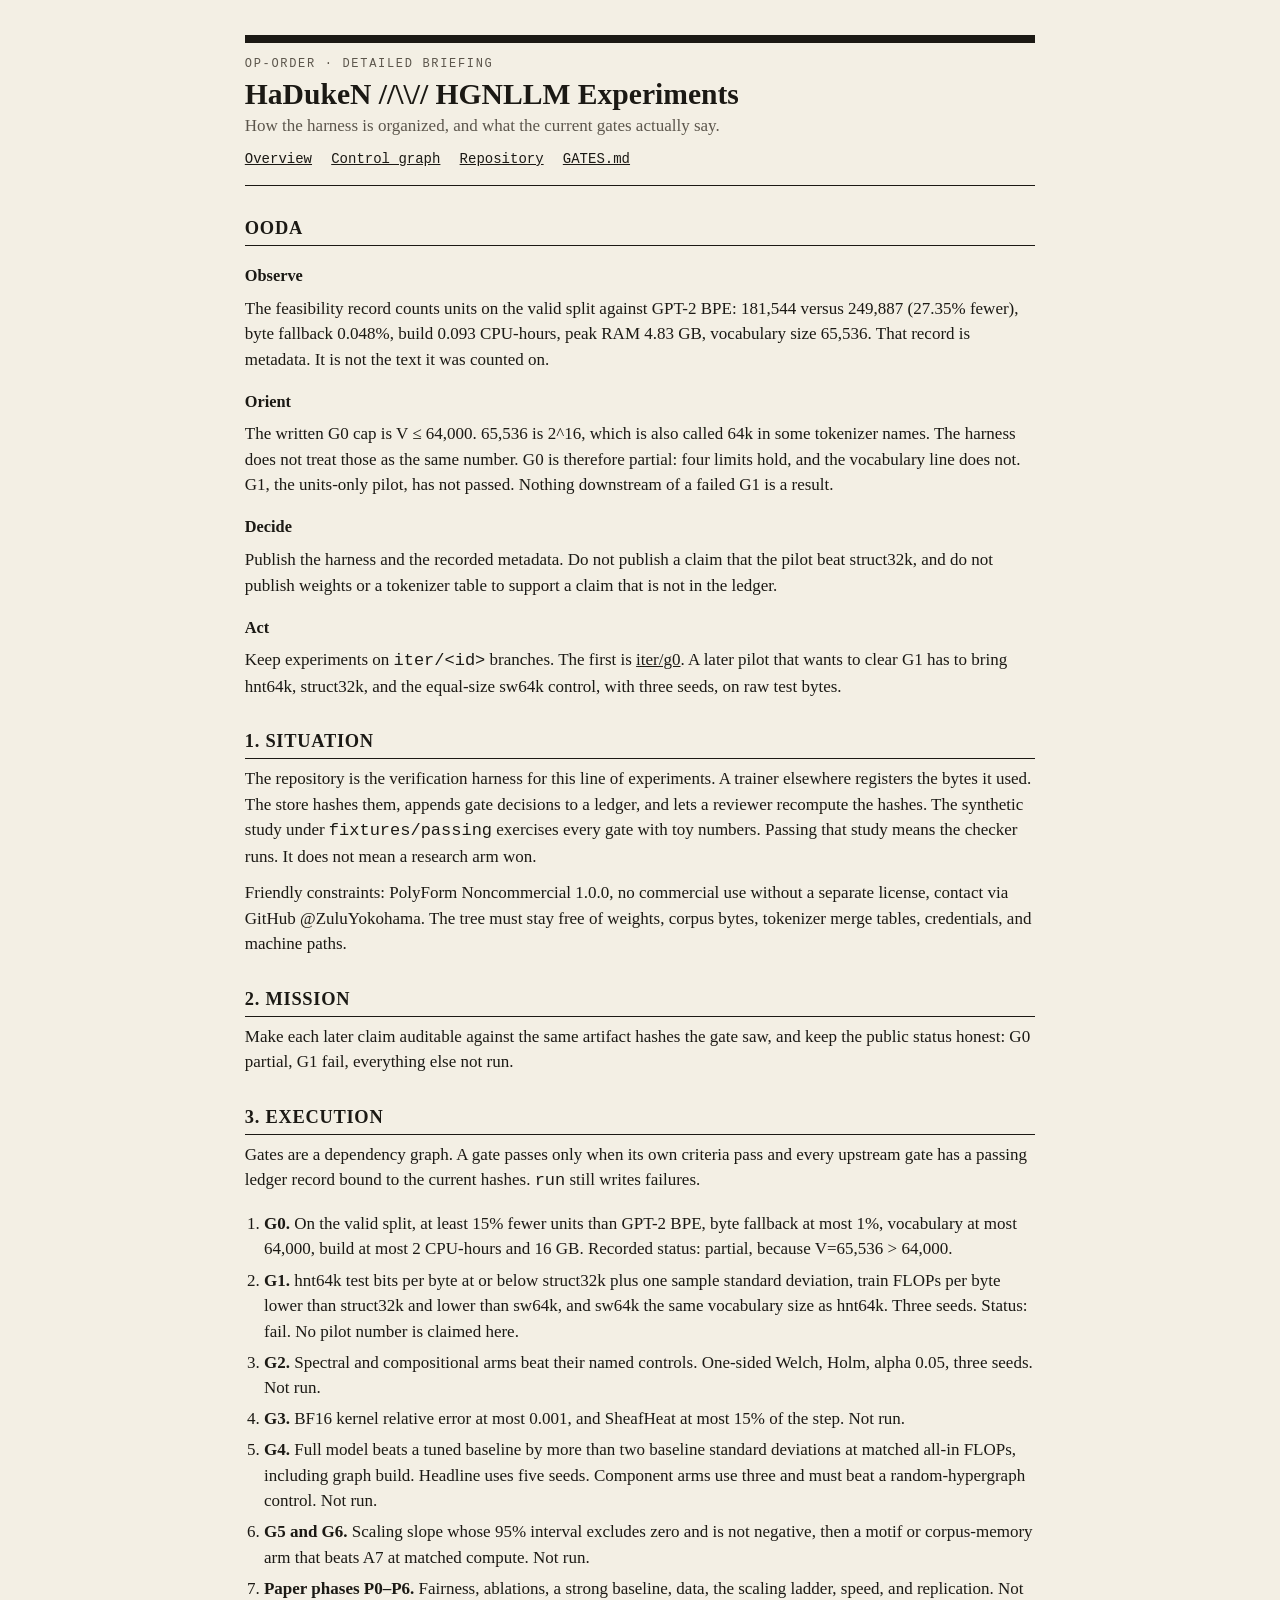
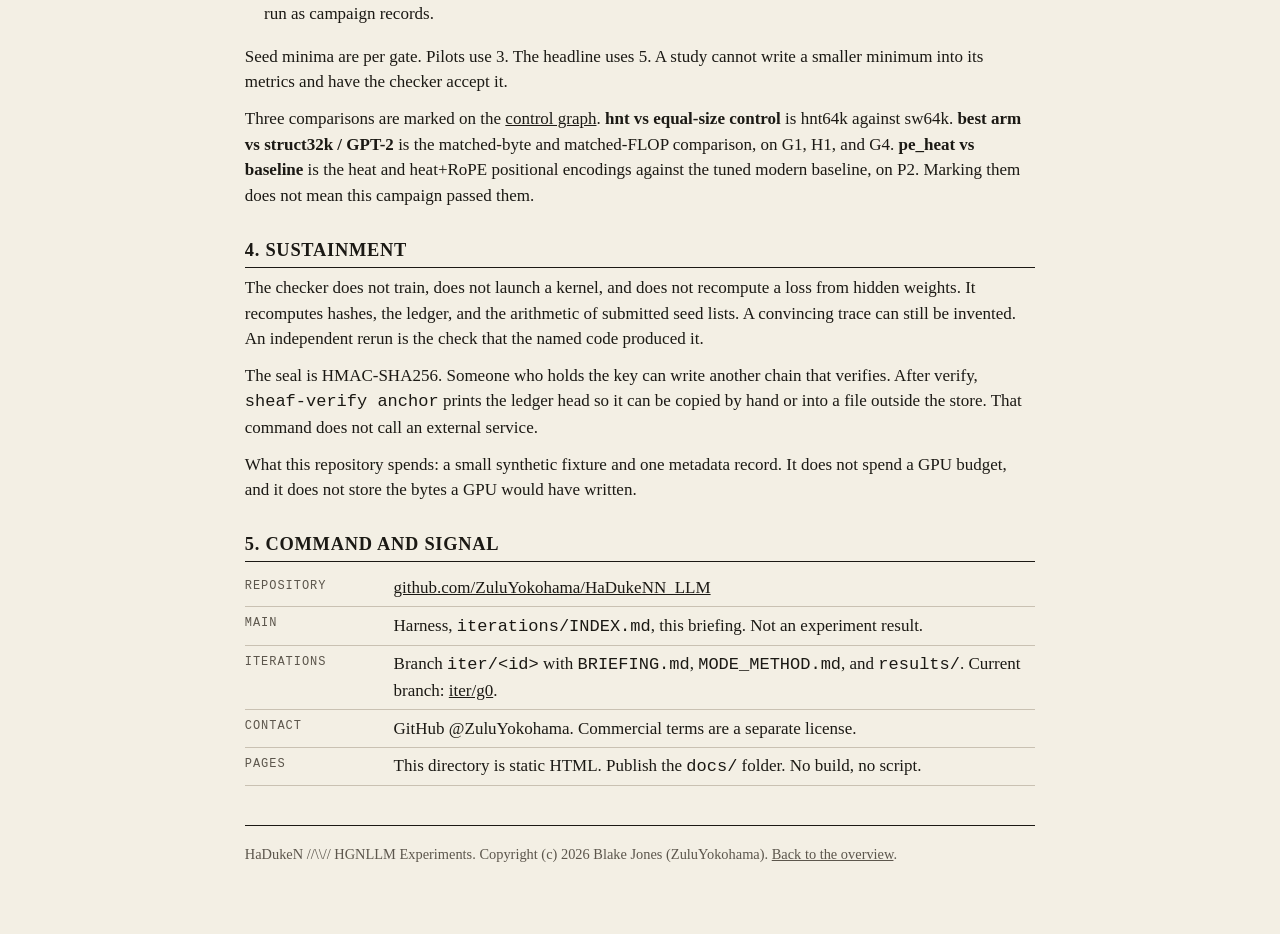
==== docs/briefing.html @ 4cb052eb "Make CI a required gate and publish the control graph. Fail the unit job under 85% line coverage, an" ====
<!DOCTYPE html>
<html lang="en">
<head>
  <meta charset="utf-8">
  <meta name="viewport" content="width=device-width, initial-scale=1">
  <title>HaDukeN //\\// HGNLLM Experiments — briefing</title>
  <link rel="stylesheet" href="style.css">
</head>
<body>
  <header class="banner">
    <p class="kicker">Op-order · detailed briefing</p>
    <h1>HaDukeN //\\// HGNLLM Experiments</h1>
    <p class="sub">How the harness is organized, and what the current gates actually say.</p>
    <nav class="local">
      <a href="index.html">Overview</a>
      <a href="graph.html">Control graph</a>
      <a href="https://github.com/ZuluYokohama/HaDukeNN_LLM">Repository</a>
      <a href="https://github.com/ZuluYokohama/HaDukeNN_LLM/blob/main/GATES.md">GATES.md</a>
    </nav>
  </header>

  <h2>OODA</h2>
  <h3>Observe</h3>
  <p>The feasibility record counts units on the valid split against GPT-2 BPE: 181,544 versus 249,887 (27.35% fewer), byte fallback 0.048%, build 0.093 CPU-hours, peak RAM 4.83 GB, vocabulary size 65,536. That record is metadata. It is not the text it was counted on.</p>
  <h3>Orient</h3>
  <p>The written G0 cap is V ≤ 64,000. 65,536 is 2^16, which is also called 64k in some tokenizer names. The harness does not treat those as the same number. G0 is therefore partial: four limits hold, and the vocabulary line does not. G1, the units-only pilot, has not passed. Nothing downstream of a failed G1 is a result.</p>
  <h3>Decide</h3>
  <p>Publish the harness and the recorded metadata. Do not publish a claim that the pilot beat struct32k, and do not publish weights or a tokenizer table to support a claim that is not in the ledger.</p>
  <h3>Act</h3>
  <p>Keep experiments on <code>iter/&lt;id&gt;</code> branches. The first is <a href="https://github.com/ZuluYokohama/HaDukeNN_LLM/tree/iter/g0">iter/g0</a>. A later pilot that wants to clear G1 has to bring hnt64k, struct32k, and the equal-size sw64k control, with three seeds, on raw test bytes.</p>

  <h2>1. Situation</h2>
  <p>The repository is the verification harness for this line of experiments. A trainer elsewhere registers the bytes it used. The store hashes them, appends gate decisions to a ledger, and lets a reviewer recompute the hashes. The synthetic study under <code>fixtures/passing</code> exercises every gate with toy numbers. Passing that study means the checker runs. It does not mean a research arm won.</p>
  <p>Friendly constraints: PolyForm Noncommercial 1.0.0, no commercial use without a separate license, contact via GitHub @ZuluYokohama. The tree must stay free of weights, corpus bytes, tokenizer merge tables, credentials, and machine paths.</p>

  <h2>2. Mission</h2>
  <p>Make each later claim auditable against the same artifact hashes the gate saw, and keep the public status honest: G0 partial, G1 fail, everything else not run.</p>

  <h2>3. Execution</h2>
  <p>Gates are a dependency graph. A gate passes only when its own criteria pass and every upstream gate has a passing ledger record bound to the current hashes. <code>run</code> still writes failures.</p>
  <ol class="order">
    <li><strong>G0.</strong> On the valid split, at least 15% fewer units than GPT-2 BPE, byte fallback at most 1%, vocabulary at most 64,000, build at most 2 CPU-hours and 16 GB. Recorded status: partial, because V=65,536 &gt; 64,000.</li>
    <li><strong>G1.</strong> hnt64k test bits per byte at or below struct32k plus one sample standard deviation, train FLOPs per byte lower than struct32k and lower than sw64k, and sw64k the same vocabulary size as hnt64k. Three seeds. Status: fail. No pilot number is claimed here.</li>
    <li><strong>G2.</strong> Spectral and compositional arms beat their named controls. One-sided Welch, Holm, alpha 0.05, three seeds. Not run.</li>
    <li><strong>G3.</strong> BF16 kernel relative error at most 0.001, and SheafHeat at most 15% of the step. Not run.</li>
    <li><strong>G4.</strong> Full model beats a tuned baseline by more than two baseline standard deviations at matched all-in FLOPs, including graph build. Headline uses five seeds. Component arms use three and must beat a random-hypergraph control. Not run.</li>
    <li><strong>G5 and G6.</strong> Scaling slope whose 95% interval excludes zero and is not negative, then a motif or corpus-memory arm that beats A7 at matched compute. Not run.</li>
    <li><strong>Paper phases P0–P6.</strong> Fairness, ablations, a strong baseline, data, the scaling ladder, speed, and replication. Not run as campaign records.</li>
  </ol>
  <p>Seed minima are per gate. Pilots use 3. The headline uses 5. A study cannot write a smaller minimum into its metrics and have the checker accept it.</p>
  <p>Three comparisons are marked on the <a href="graph.html">control graph</a>. <strong>hnt vs equal-size control</strong> is hnt64k against sw64k. <strong>best arm vs struct32k / GPT-2</strong> is the matched-byte and matched-FLOP comparison, on G1, H1, and G4. <strong>pe_heat vs baseline</strong> is the heat and heat+RoPE positional encodings against the tuned modern baseline, on P2. Marking them does not mean this campaign passed them.</p>

  <h2>4. Sustainment</h2>
  <p>The checker does not train, does not launch a kernel, and does not recompute a loss from hidden weights. It recomputes hashes, the ledger, and the arithmetic of submitted seed lists. A convincing trace can still be invented. An independent rerun is the check that the named code produced it.</p>
  <p>The seal is HMAC-SHA256. Someone who holds the key can write another chain that verifies. After verify, <code>sheaf-verify anchor</code> prints the ledger head so it can be copied by hand or into a file outside the store. That command does not call an external service.</p>
  <p>What this repository spends: a small synthetic fixture and one metadata record. It does not spend a GPU budget, and it does not store the bytes a GPU would have written.</p>

  <h2>5. Command and signal</h2>
  <dl class="conditions">
    <div>
      <dt>Repository</dt>
      <dd><a href="https://github.com/ZuluYokohama/HaDukeNN_LLM">github.com/ZuluYokohama/HaDukeNN_LLM</a></dd>
    </div>
    <div>
      <dt>Main</dt>
      <dd>Harness, <code>iterations/INDEX.md</code>, this briefing. Not an experiment result.</dd>
    </div>
    <div>
      <dt>Iterations</dt>
      <dd>Branch <code>iter/&lt;id&gt;</code> with <code>BRIEFING.md</code>, <code>MODE_METHOD.md</code>, and <code>results/</code>. Current branch: <a href="https://github.com/ZuluYokohama/HaDukeNN_LLM/tree/iter/g0">iter/g0</a>.</dd>
    </div>
    <div>
      <dt>Contact</dt>
      <dd>GitHub @ZuluYokohama. Commercial terms are a separate license.</dd>
    </div>
    <div>
      <dt>Pages</dt>
      <dd>This directory is static HTML. Publish the <code>docs/</code> folder. No build, no script.</dd>
    </div>
  </dl>

  <footer class="colophon">
    <p>HaDukeN //\\// HGNLLM Experiments. Copyright (c) 2026 Blake Jones (ZuluYokohama). <a href="index.html">Back to the overview</a>.</p>
  </footer>
</body>
</html>
---- docs/style.css ----
:root {
  --ink: #1b1914;
  --muted: #5c564c;
  --paper: #f3efe4;
  --sheet: #faf7f0;
  --rule: #1b1914;
  --partial: #8a4b08;
  --partial-bg: #f3e0c4;
  --fail: #8d1d1d;
  --fail-bg: #f6d5d0;
  --idle: #3f3b34;
  --idle-bg: #e4dfd4;
  --pass: #1d4a32;
  --pass-bg: #d5eadc;
}

* { box-sizing: border-box; }

html { background: var(--paper); color: var(--ink); }

body {
  margin: 0 auto;
  max-width: 52rem;
  padding: 2.2rem 1.3rem 4rem;
  font: 17px/1.5 "Iowan Old Style", Palatino, "Palatino Linotype", Georgia, serif;
}

header.banner {
  border-top: 8px solid var(--rule);
  border-bottom: 1px solid var(--rule);
  padding: 0.8rem 0 1rem;
  margin-bottom: 1.4rem;
}

.kicker {
  margin: 0;
  font: 12px/1.4 ui-monospace, "Cascadia Mono", Menlo, Consolas, monospace;
  letter-spacing: 0.14em;
  text-transform: uppercase;
  color: var(--muted);
}

h1 {
  margin: 0.25rem 0 0.15rem;
  font-size: 1.85rem;
  line-height: 1.15;
  font-weight: 650;
}

h2 {
  margin: 1.8rem 0 0.45rem;
  font-size: 1.15rem;
  letter-spacing: 0.04em;
  text-transform: uppercase;
  border-bottom: 1px solid var(--rule);
  padding-bottom: 0.15rem;
}

h3 { margin: 1.1rem 0 0.2rem; font-size: 1.02rem; }

p { margin: 0.45rem 0 0.7rem; }

a { color: inherit; }

.sub { margin: 0; color: var(--muted); }

nav.local {
  display: flex;
  flex-wrap: wrap;
  gap: 0.8rem 1.2rem;
  margin: 0.7rem 0 0;
  font: 14px/1.4 ui-monospace, "Cascadia Mono", Menlo, Consolas, monospace;
}

table {
  width: 100%;
  border-collapse: collapse;
  margin: 0.6rem 0 1rem;
  font-size: 0.95rem;
}

th, td {
  text-align: left;
  vertical-align: top;
  padding: 0.4rem 0.5rem;
  border-bottom: 1px solid #c9c1b2;
}

th {
  font: 12px/1.3 ui-monospace, "Cascadia Mono", Menlo, Consolas, monospace;
  letter-spacing: 0.08em;
  text-transform: uppercase;
  color: var(--muted);
}

.status {
  display: inline-block;
  min-width: 5.2rem;
  padding: 0.05rem 0.4rem;
  font: 12px/1.4 ui-monospace, "Cascadia Mono", Menlo, Consolas, monospace;
  letter-spacing: 0.06em;
  text-transform: uppercase;
  border: 1px solid currentColor;
}

.status.partial { color: var(--partial); background: var(--partial-bg); }
.status.fail { color: var(--fail); background: var(--fail-bg); }
.status.idle { color: var(--idle); background: var(--idle-bg); }
.status.pass { color: var(--pass); background: var(--pass-bg); }

dl.conditions { margin: 0.4rem 0 1rem; }
dl.conditions div {
  display: grid;
  grid-template-columns: 8.5rem 1fr;
  gap: 0.4rem 0.8rem;
  padding: 0.35rem 0;
  border-bottom: 1px solid #c9c1b2;
}
dt {
  font: 12px/1.4 ui-monospace, "Cascadia Mono", Menlo, Consolas, monospace;
  letter-spacing: 0.08em;
  text-transform: uppercase;
  color: var(--muted);
  padding-top: 0.15rem;
}
dd { margin: 0; }

ol.order { padding-left: 1.2rem; }
ol.order li { margin: 0.35rem 0; }

footer.colophon {
  margin-top: 2.4rem;
  padding-top: 0.7rem;
  border-top: 1px solid var(--rule);
  color: var(--muted);
  font-size: 0.9rem;
}

ul.comparisons { list-style: none; padding: 0; margin: 0.4rem 0 1rem; }
ul.comparisons li {
  margin: 0 0 0.55rem;
  padding: 0.55rem 0.7rem;
  border: 1px solid var(--rule);
  background: var(--sheet);
}
ul.comparisons li.compare {
  border-color: var(--partial);
  background: var(--partial-bg);
}

.control {
  display: grid;
  grid-template-columns: repeat(9, minmax(4.2rem, 1fr));
  gap: 0.4rem 0.3rem;
  margin: 0.6rem 0 1rem;
  overflow-x: auto;
}
.node {
  border: 1px solid var(--rule);
  background: var(--sheet);
  padding: 0.35rem 0.2rem;
  text-align: center;
  font: 13px/1.3 ui-monospace, "Cascadia Mono", Menlo, Consolas, monospace;
}
.node small { display: block; font: 11px/1.25 Palatino, Georgia, serif; color: var(--muted); }
.node.compare {
  border-color: var(--partial);
  background: var(--partial-bg);
  font-weight: 650;
}
pre.mermaid {
  overflow-x: auto;
  padding: 0.8rem;
  background: var(--sheet);
  border: 1px solid var(--rule);
  font: 13px/1.35 ui-monospace, "Cascadia Mono", Menlo, Consolas, monospace;
}

@media (max-width: 640px) {
  body { padding: 1.2rem 0.9rem 3rem; }
  dl.conditions div { grid-template-columns: 1fr; gap: 0.1rem; }
  h1 { font-size: 1.45rem; }
  .control { grid-template-columns: repeat(3, minmax(4.2rem, 1fr)); }
}
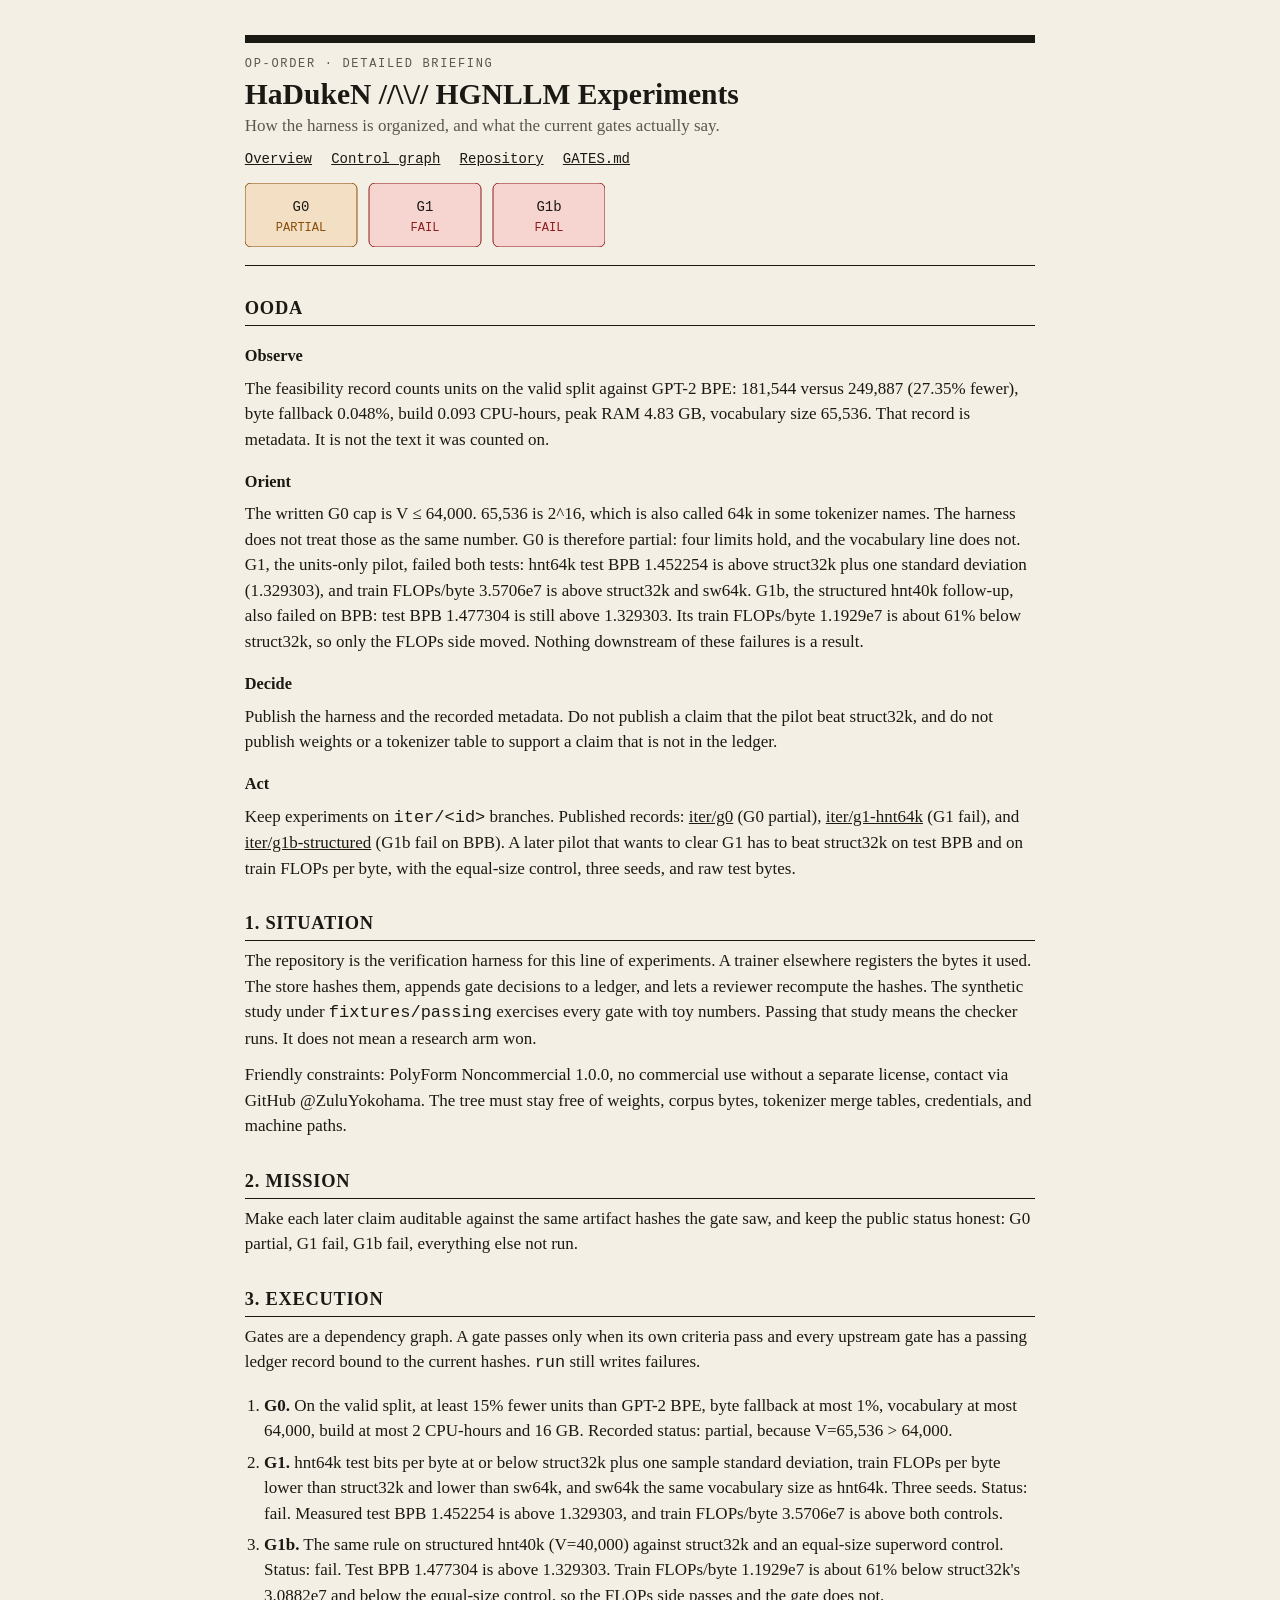
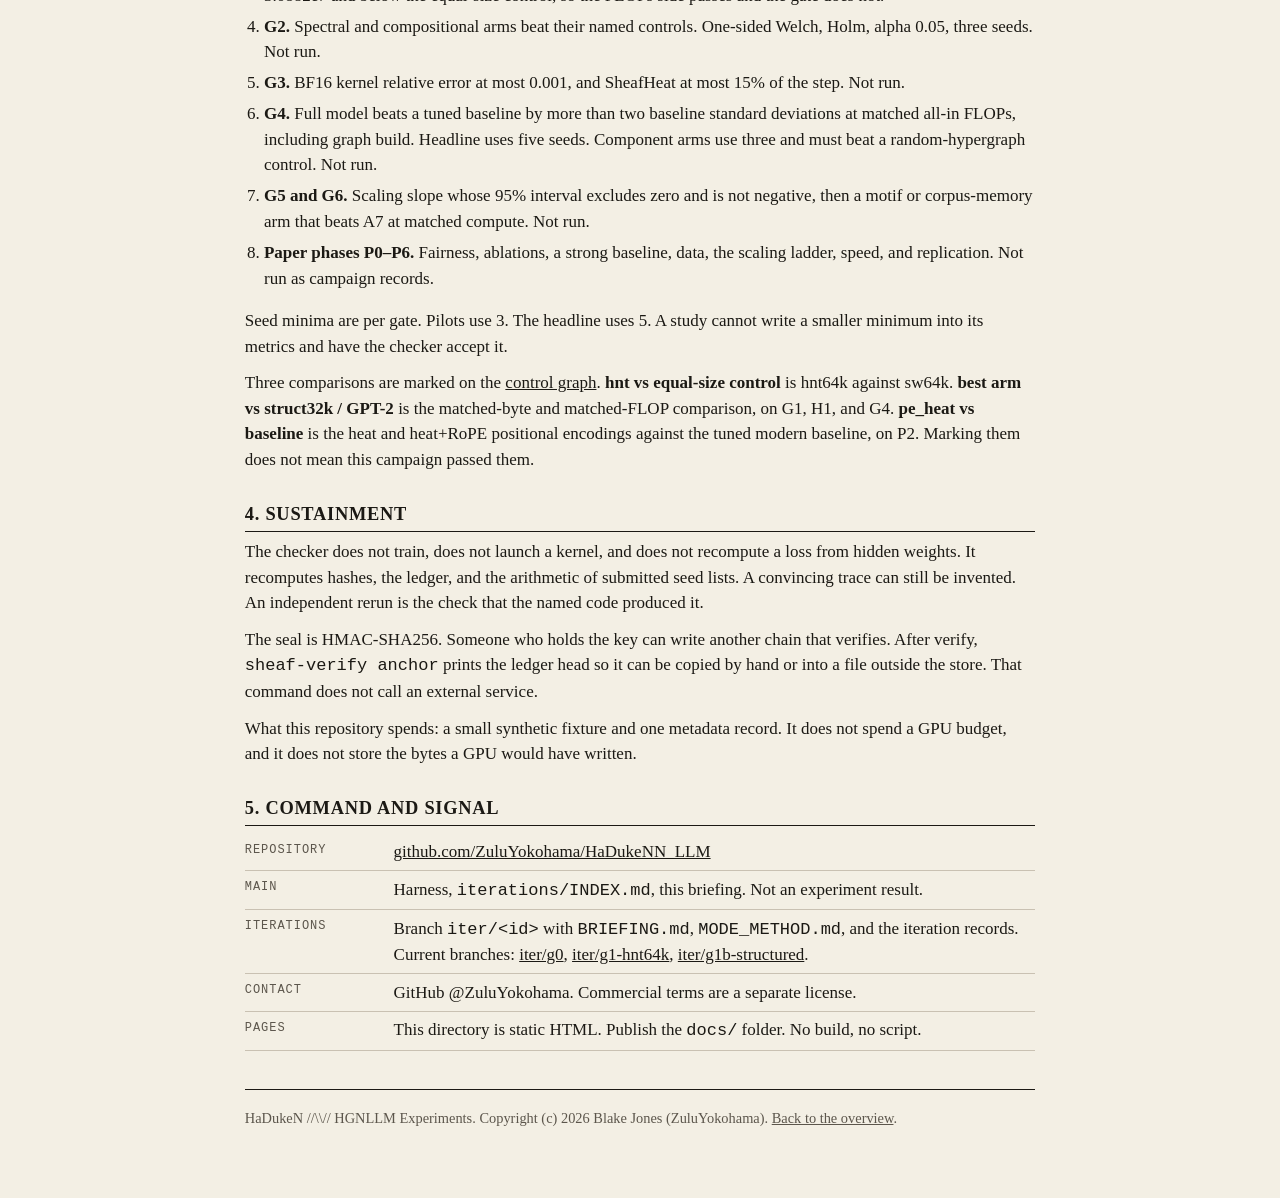
==== commit b0147f94: "Add a lightweight docs pass and a docs budget check. The static pages name G0 partial, G1 fail, and " ====
--- a/docs/briefing.html
+++ b/docs/briefing.html
@@ -17,30 +17,43 @@
       <a href="https://github.com/ZuluYokohama/HaDukeNN_LLM">Repository</a>
       <a href="https://github.com/ZuluYokohama/HaDukeNN_LLM/blob/main/GATES.md">GATES.md</a>
     </nav>
+    <svg class="status-strip" viewBox="0 0 360 64" role="img" aria-label="Gate status: G0 partial, G1 fail, G1b fail">
+      <title>Gate status: G0 partial, G1 fail, G1b fail</title>
+      <rect x="0" y="0" width="112" height="64" rx="6" fill="#f3e0c4" stroke="#8a4b08"/>
+      <text x="56" y="28" text-anchor="middle" font-family="ui-monospace, Menlo, Consolas, monospace" font-size="14" fill="#1b1914">G0</text>
+      <text x="56" y="48" text-anchor="middle" font-family="ui-monospace, Menlo, Consolas, monospace" font-size="12" fill="#8a4b08">PARTIAL</text>
+      <rect x="124" y="0" width="112" height="64" rx="6" fill="#f6d5d0" stroke="#8d1d1d"/>
+      <text x="180" y="28" text-anchor="middle" font-family="ui-monospace, Menlo, Consolas, monospace" font-size="14" fill="#1b1914">G1</text>
+      <text x="180" y="48" text-anchor="middle" font-family="ui-monospace, Menlo, Consolas, monospace" font-size="12" fill="#8d1d1d">FAIL</text>
+      <rect x="248" y="0" width="112" height="64" rx="6" fill="#f6d5d0" stroke="#8d1d1d"/>
+      <text x="304" y="28" text-anchor="middle" font-family="ui-monospace, Menlo, Consolas, monospace" font-size="14" fill="#1b1914">G1b</text>
+      <text x="304" y="48" text-anchor="middle" font-family="ui-monospace, Menlo, Consolas, monospace" font-size="12" fill="#8d1d1d">FAIL</text>
+    </svg>
   </header>
 
   <h2>OODA</h2>
   <h3>Observe</h3>
   <p>The feasibility record counts units on the valid split against GPT-2 BPE: 181,544 versus 249,887 (27.35% fewer), byte fallback 0.048%, build 0.093 CPU-hours, peak RAM 4.83 GB, vocabulary size 65,536. That record is metadata. It is not the text it was counted on.</p>
   <h3>Orient</h3>
-  <p>The written G0 cap is V ≤ 64,000. 65,536 is 2^16, which is also called 64k in some tokenizer names. The harness does not treat those as the same number. G0 is therefore partial: four limits hold, and the vocabulary line does not. G1, the units-only pilot, has not passed. Nothing downstream of a failed G1 is a result.</p>
+  <p>The written G0 cap is V ≤ 64,000. 65,536 is 2^16, which is also called 64k in some tokenizer names. The harness does not treat those as the same number. G0 is therefore partial: four limits hold, and the vocabulary line does not. G1, the units-only pilot, failed both tests: hnt64k test BPB 1.452254 is above struct32k plus one standard deviation (1.329303), and train FLOPs/byte 3.5706e7 is above struct32k and sw64k. G1b, the structured hnt40k follow-up, also failed on BPB: test BPB 1.477304 is still above 1.329303. Its train FLOPs/byte 1.1929e7 is about 61% below struct32k, so only the FLOPs side moved. Nothing downstream of these failures is a result.</p>
   <h3>Decide</h3>
   <p>Publish the harness and the recorded metadata. Do not publish a claim that the pilot beat struct32k, and do not publish weights or a tokenizer table to support a claim that is not in the ledger.</p>
   <h3>Act</h3>
-  <p>Keep experiments on <code>iter/&lt;id&gt;</code> branches. The first is <a href="https://github.com/ZuluYokohama/HaDukeNN_LLM/tree/iter/g0">iter/g0</a>. A later pilot that wants to clear G1 has to bring hnt64k, struct32k, and the equal-size sw64k control, with three seeds, on raw test bytes.</p>
+  <p>Keep experiments on <code>iter/&lt;id&gt;</code> branches. Published records: <a href="https://github.com/ZuluYokohama/HaDukeNN_LLM/tree/iter/g0">iter/g0</a> (G0 partial), <a href="https://github.com/ZuluYokohama/HaDukeNN_LLM/tree/iter/g1-hnt64k">iter/g1-hnt64k</a> (G1 fail), and <a href="https://github.com/ZuluYokohama/HaDukeNN_LLM/tree/iter/g1b-structured">iter/g1b-structured</a> (G1b fail on BPB). A later pilot that wants to clear G1 has to beat struct32k on test BPB and on train FLOPs per byte, with the equal-size control, three seeds, and raw test bytes.</p>
 
   <h2>1. Situation</h2>
   <p>The repository is the verification harness for this line of experiments. A trainer elsewhere registers the bytes it used. The store hashes them, appends gate decisions to a ledger, and lets a reviewer recompute the hashes. The synthetic study under <code>fixtures/passing</code> exercises every gate with toy numbers. Passing that study means the checker runs. It does not mean a research arm won.</p>
   <p>Friendly constraints: PolyForm Noncommercial 1.0.0, no commercial use without a separate license, contact via GitHub @ZuluYokohama. The tree must stay free of weights, corpus bytes, tokenizer merge tables, credentials, and machine paths.</p>
 
   <h2>2. Mission</h2>
-  <p>Make each later claim auditable against the same artifact hashes the gate saw, and keep the public status honest: G0 partial, G1 fail, everything else not run.</p>
+  <p>Make each later claim auditable against the same artifact hashes the gate saw, and keep the public status honest: G0 partial, G1 fail, G1b fail, everything else not run.</p>
 
   <h2>3. Execution</h2>
   <p>Gates are a dependency graph. A gate passes only when its own criteria pass and every upstream gate has a passing ledger record bound to the current hashes. <code>run</code> still writes failures.</p>
   <ol class="order">
     <li><strong>G0.</strong> On the valid split, at least 15% fewer units than GPT-2 BPE, byte fallback at most 1%, vocabulary at most 64,000, build at most 2 CPU-hours and 16 GB. Recorded status: partial, because V=65,536 &gt; 64,000.</li>
-    <li><strong>G1.</strong> hnt64k test bits per byte at or below struct32k plus one sample standard deviation, train FLOPs per byte lower than struct32k and lower than sw64k, and sw64k the same vocabulary size as hnt64k. Three seeds. Status: fail. No pilot number is claimed here.</li>
+    <li><strong>G1.</strong> hnt64k test bits per byte at or below struct32k plus one sample standard deviation, train FLOPs per byte lower than struct32k and lower than sw64k, and sw64k the same vocabulary size as hnt64k. Three seeds. Status: fail. Measured test BPB 1.452254 is above 1.329303, and train FLOPs/byte 3.5706e7 is above both controls.</li>
+    <li><strong>G1b.</strong> The same rule on structured hnt40k (V=40,000) against struct32k and an equal-size superword control. Status: fail. Test BPB 1.477304 is above 1.329303. Train FLOPs/byte 1.1929e7 is about 61% below struct32k's 3.0882e7 and below the equal-size control, so the FLOPs side passes and the gate does not.</li>
     <li><strong>G2.</strong> Spectral and compositional arms beat their named controls. One-sided Welch, Holm, alpha 0.05, three seeds. Not run.</li>
     <li><strong>G3.</strong> BF16 kernel relative error at most 0.001, and SheafHeat at most 15% of the step. Not run.</li>
     <li><strong>G4.</strong> Full model beats a tuned baseline by more than two baseline standard deviations at matched all-in FLOPs, including graph build. Headline uses five seeds. Component arms use three and must beat a random-hypergraph control. Not run.</li>
@@ -67,7 +80,7 @@
     </div>
     <div>
       <dt>Iterations</dt>
-      <dd>Branch <code>iter/&lt;id&gt;</code> with <code>BRIEFING.md</code>, <code>MODE_METHOD.md</code>, and <code>results/</code>. Current branch: <a href="https://github.com/ZuluYokohama/HaDukeNN_LLM/tree/iter/g0">iter/g0</a>.</dd>
+      <dd>Branch <code>iter/&lt;id&gt;</code> with <code>BRIEFING.md</code>, <code>MODE_METHOD.md</code>, and the iteration records. Current branches: <a href="https://github.com/ZuluYokohama/HaDukeNN_LLM/tree/iter/g0">iter/g0</a>, <a href="https://github.com/ZuluYokohama/HaDukeNN_LLM/tree/iter/g1-hnt64k">iter/g1-hnt64k</a>, <a href="https://github.com/ZuluYokohama/HaDukeNN_LLM/tree/iter/g1b-structured">iter/g1b-structured</a>.</dd>
     </div>
     <div>
       <dt>Contact</dt>
--- a/docs/style.css
+++ b/docs/style.css
@@ -182,3 +182,25 @@
   h1 { font-size: 1.45rem; }
   .control { grid-template-columns: repeat(3, minmax(4.2rem, 1fr)); }
 }
+
+svg.status-strip {
+  width: 100%;
+  max-width: 22.5rem;
+  height: auto;
+  display: block;
+  margin: 0.85rem 0 0.15rem;
+}
+
+.table-scroll {
+  overflow-x: auto;
+  -webkit-overflow-scrolling: touch;
+  margin: 0.6rem 0 1rem;
+}
+
+.table-scroll table { margin: 0; }
+
+@media (max-width: 640px) {
+  table { font-size: 0.88rem; }
+  nav.local a { display: inline-block; padding: 0.35rem 0; }
+  .table-scroll { margin-left: -0.15rem; margin-right: -0.15rem; }
+}
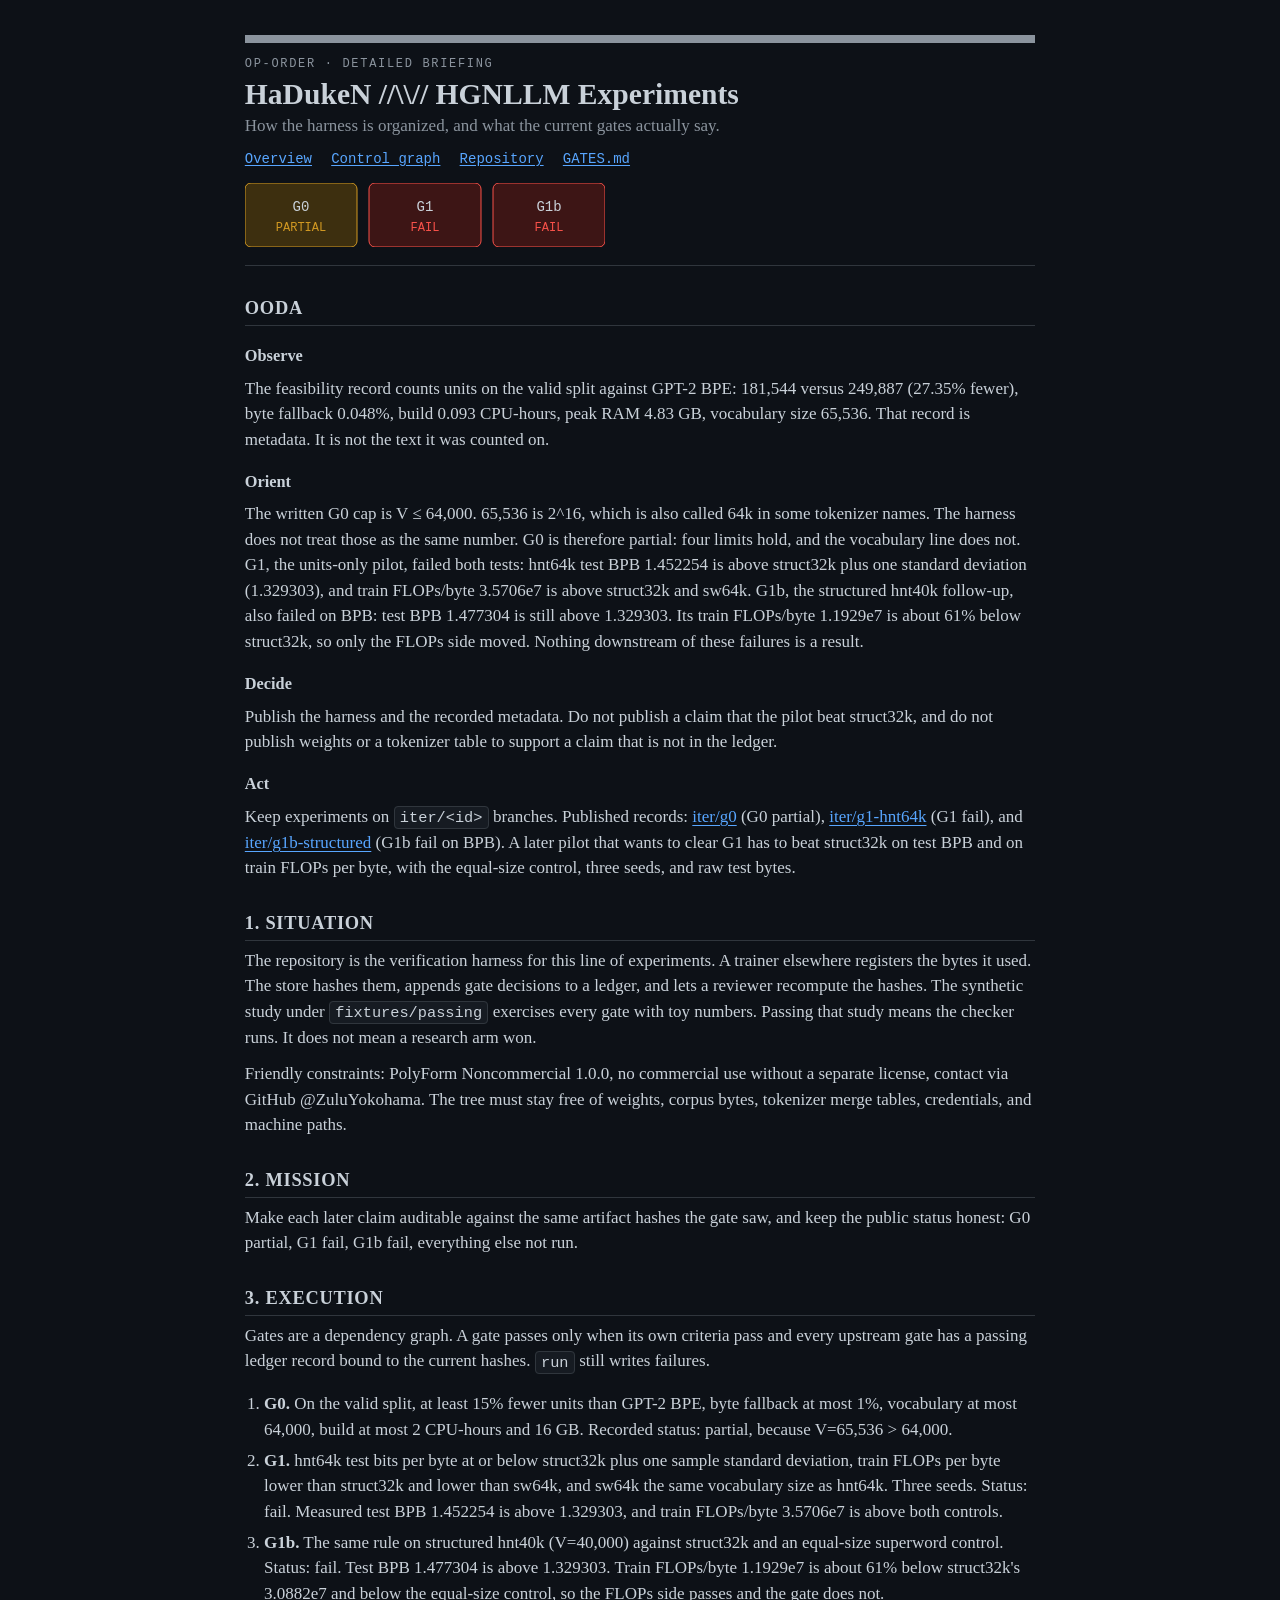
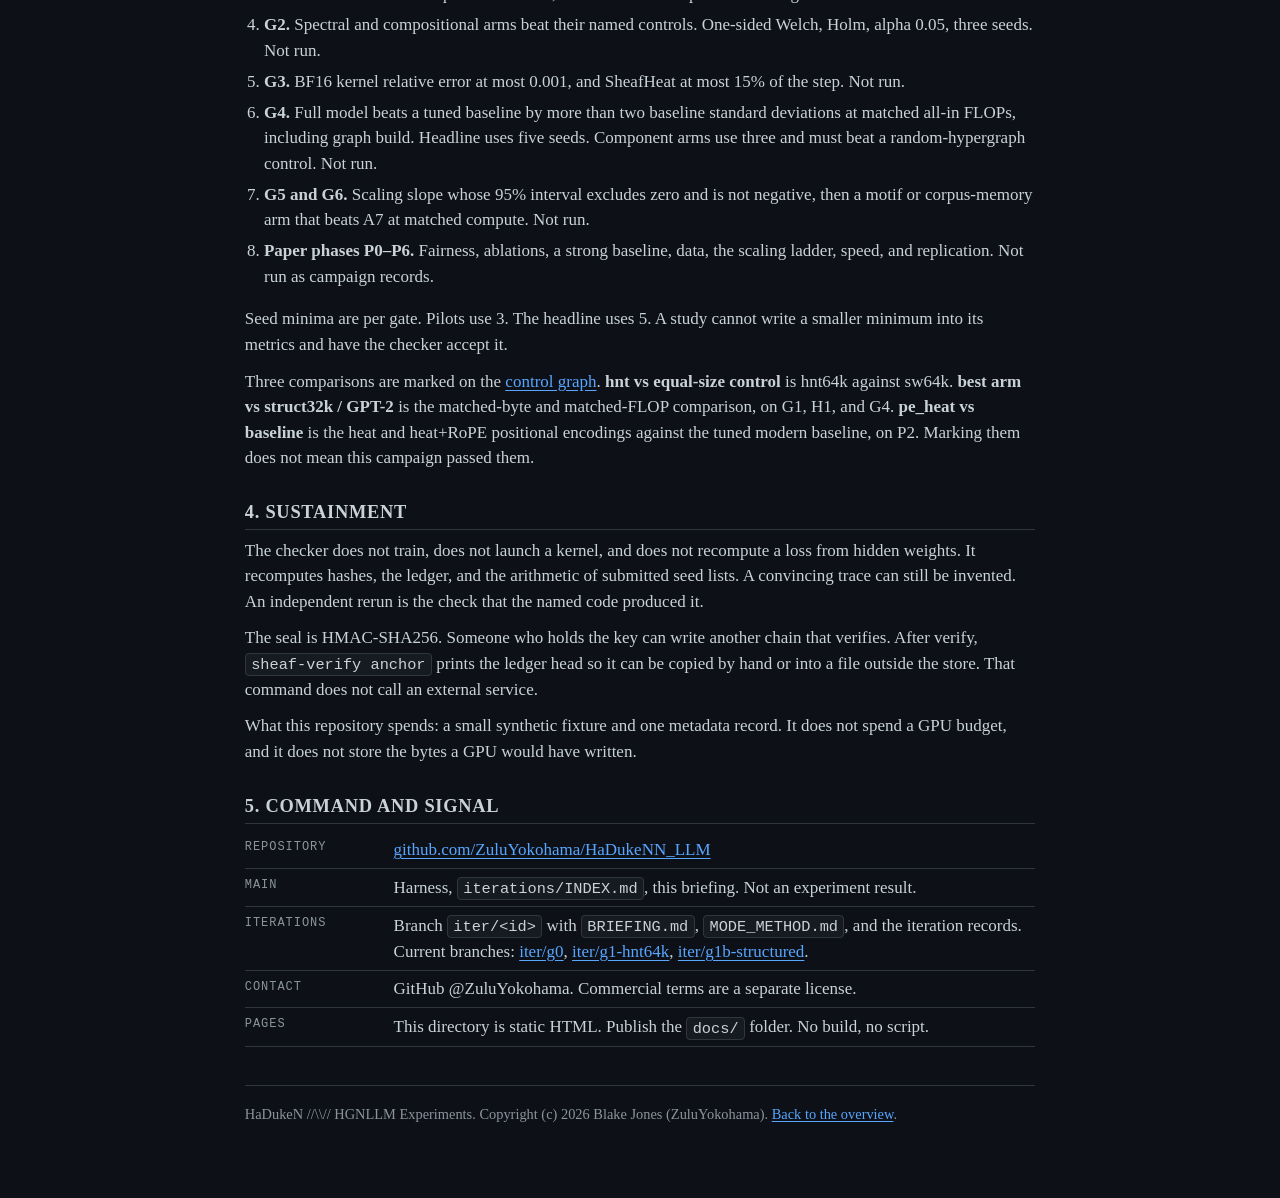
==== commit b86f9ba2: "Make the docs site dark by default. Use a dark palette for the static pages, including links, code, " ====
--- a/docs/briefing.html
+++ b/docs/briefing.html
@@ -3,6 +3,7 @@
 <head>
   <meta charset="utf-8">
   <meta name="viewport" content="width=device-width, initial-scale=1">
+  <meta name="theme-color" content="#0d1117">
   <title>HaDukeN //\\// HGNLLM Experiments — briefing</title>
   <link rel="stylesheet" href="style.css">
 </head>
@@ -19,15 +20,15 @@
     </nav>
     <svg class="status-strip" viewBox="0 0 360 64" role="img" aria-label="Gate status: G0 partial, G1 fail, G1b fail">
       <title>Gate status: G0 partial, G1 fail, G1b fail</title>
-      <rect x="0" y="0" width="112" height="64" rx="6" fill="#f3e0c4" stroke="#8a4b08"/>
-      <text x="56" y="28" text-anchor="middle" font-family="ui-monospace, Menlo, Consolas, monospace" font-size="14" fill="#1b1914">G0</text>
-      <text x="56" y="48" text-anchor="middle" font-family="ui-monospace, Menlo, Consolas, monospace" font-size="12" fill="#8a4b08">PARTIAL</text>
-      <rect x="124" y="0" width="112" height="64" rx="6" fill="#f6d5d0" stroke="#8d1d1d"/>
-      <text x="180" y="28" text-anchor="middle" font-family="ui-monospace, Menlo, Consolas, monospace" font-size="14" fill="#1b1914">G1</text>
-      <text x="180" y="48" text-anchor="middle" font-family="ui-monospace, Menlo, Consolas, monospace" font-size="12" fill="#8d1d1d">FAIL</text>
-      <rect x="248" y="0" width="112" height="64" rx="6" fill="#f6d5d0" stroke="#8d1d1d"/>
-      <text x="304" y="28" text-anchor="middle" font-family="ui-monospace, Menlo, Consolas, monospace" font-size="14" fill="#1b1914">G1b</text>
-      <text x="304" y="48" text-anchor="middle" font-family="ui-monospace, Menlo, Consolas, monospace" font-size="12" fill="#8d1d1d">FAIL</text>
+      <rect x="0" y="0" width="112" height="64" rx="6" fill="var(--partial-bg)" stroke="var(--partial)"/>
+      <text x="56" y="28" text-anchor="middle" font-family="ui-monospace, Menlo, Consolas, monospace" font-size="14" fill="var(--ink)">G0</text>
+      <text x="56" y="48" text-anchor="middle" font-family="ui-monospace, Menlo, Consolas, monospace" font-size="12" fill="var(--partial)">PARTIAL</text>
+      <rect x="124" y="0" width="112" height="64" rx="6" fill="var(--fail-bg)" stroke="var(--fail)"/>
+      <text x="180" y="28" text-anchor="middle" font-family="ui-monospace, Menlo, Consolas, monospace" font-size="14" fill="var(--ink)">G1</text>
+      <text x="180" y="48" text-anchor="middle" font-family="ui-monospace, Menlo, Consolas, monospace" font-size="12" fill="var(--fail)">FAIL</text>
+      <rect x="248" y="0" width="112" height="64" rx="6" fill="var(--fail-bg)" stroke="var(--fail)"/>
+      <text x="304" y="28" text-anchor="middle" font-family="ui-monospace, Menlo, Consolas, monospace" font-size="14" fill="var(--ink)">G1b</text>
+      <text x="304" y="48" text-anchor="middle" font-family="ui-monospace, Menlo, Consolas, monospace" font-size="12" fill="var(--fail)">FAIL</text>
     </svg>
   </header>
 
--- a/docs/style.css
+++ b/docs/style.css
@@ -1,22 +1,32 @@
 :root {
-  --ink: #1b1914;
-  --muted: #5c564c;
-  --paper: #f3efe4;
-  --sheet: #faf7f0;
-  --rule: #1b1914;
-  --partial: #8a4b08;
-  --partial-bg: #f3e0c4;
-  --fail: #8d1d1d;
-  --fail-bg: #f6d5d0;
-  --idle: #3f3b34;
-  --idle-bg: #e4dfd4;
-  --pass: #1d4a32;
-  --pass-bg: #d5eadc;
+  color-scheme: dark;
+  --ink: #c9d1d9;
+  --muted: #8b949e;
+  --paper: #0d1117;
+  --sheet: #161b22;
+  --rule: #30363d;
+  --banner-rule: #8b949e;
+  --link: #58a6ff;
+  --link-hover: #79c0ff;
+  --code-bg: #161b22;
+  --partial: #d29922;
+  --partial-bg: #3d2f0f;
+  --fail: #f85149;
+  --fail-bg: #3d1515;
+  --idle: #8b949e;
+  --idle-bg: #21262d;
+  --pass: #3fb950;
+  --pass-bg: #12261a;
 }
 
 * { box-sizing: border-box; }
 
 html { background: var(--paper); color: var(--ink); }
+
+::selection {
+  background: #1f4b7a;
+  color: var(--ink);
+}
 
 body {
   margin: 0 auto;
@@ -26,7 +36,7 @@
 }
 
 header.banner {
-  border-top: 8px solid var(--rule);
+  border-top: 8px solid var(--banner-rule);
   border-bottom: 1px solid var(--rule);
   padding: 0.8rem 0 1rem;
   margin-bottom: 1.4rem;
@@ -60,7 +70,26 @@
 
 p { margin: 0.45rem 0 0.7rem; }
 
-a { color: inherit; }
+a {
+  color: var(--link);
+  text-underline-offset: 0.15em;
+}
+
+a:hover { color: var(--link-hover); }
+
+a:focus-visible {
+  outline: 2px solid var(--link);
+  outline-offset: 2px;
+}
+
+code {
+  font-family: ui-monospace, "Cascadia Mono", Menlo, Consolas, monospace;
+  font-size: 0.9em;
+  background: var(--code-bg);
+  border: 1px solid var(--rule);
+  border-radius: 4px;
+  padding: 0.1em 0.35em;
+}
 
 .sub { margin: 0; color: var(--muted); }
 
@@ -83,7 +112,7 @@
   text-align: left;
   vertical-align: top;
   padding: 0.4rem 0.5rem;
-  border-bottom: 1px solid #c9c1b2;
+  border-bottom: 1px solid var(--rule);
 }
 
 th {
@@ -114,7 +143,7 @@
   grid-template-columns: 8.5rem 1fr;
   gap: 0.4rem 0.8rem;
   padding: 0.35rem 0;
-  border-bottom: 1px solid #c9c1b2;
+  border-bottom: 1px solid var(--rule);
 }
 dt {
   font: 12px/1.4 ui-monospace, "Cascadia Mono", Menlo, Consolas, monospace;
@@ -168,10 +197,13 @@
   background: var(--partial-bg);
   font-weight: 650;
 }
+/* 11px captions on the partial wash. --muted there is 4.24:1, under WCAG AA. */
+.node.compare small { color: var(--ink); }
 pre.mermaid {
   overflow-x: auto;
   padding: 0.8rem;
-  background: var(--sheet);
+  background: var(--code-bg);
+  color: var(--ink);
   border: 1px solid var(--rule);
   font: 13px/1.35 ui-monospace, "Cascadia Mono", Menlo, Consolas, monospace;
 }
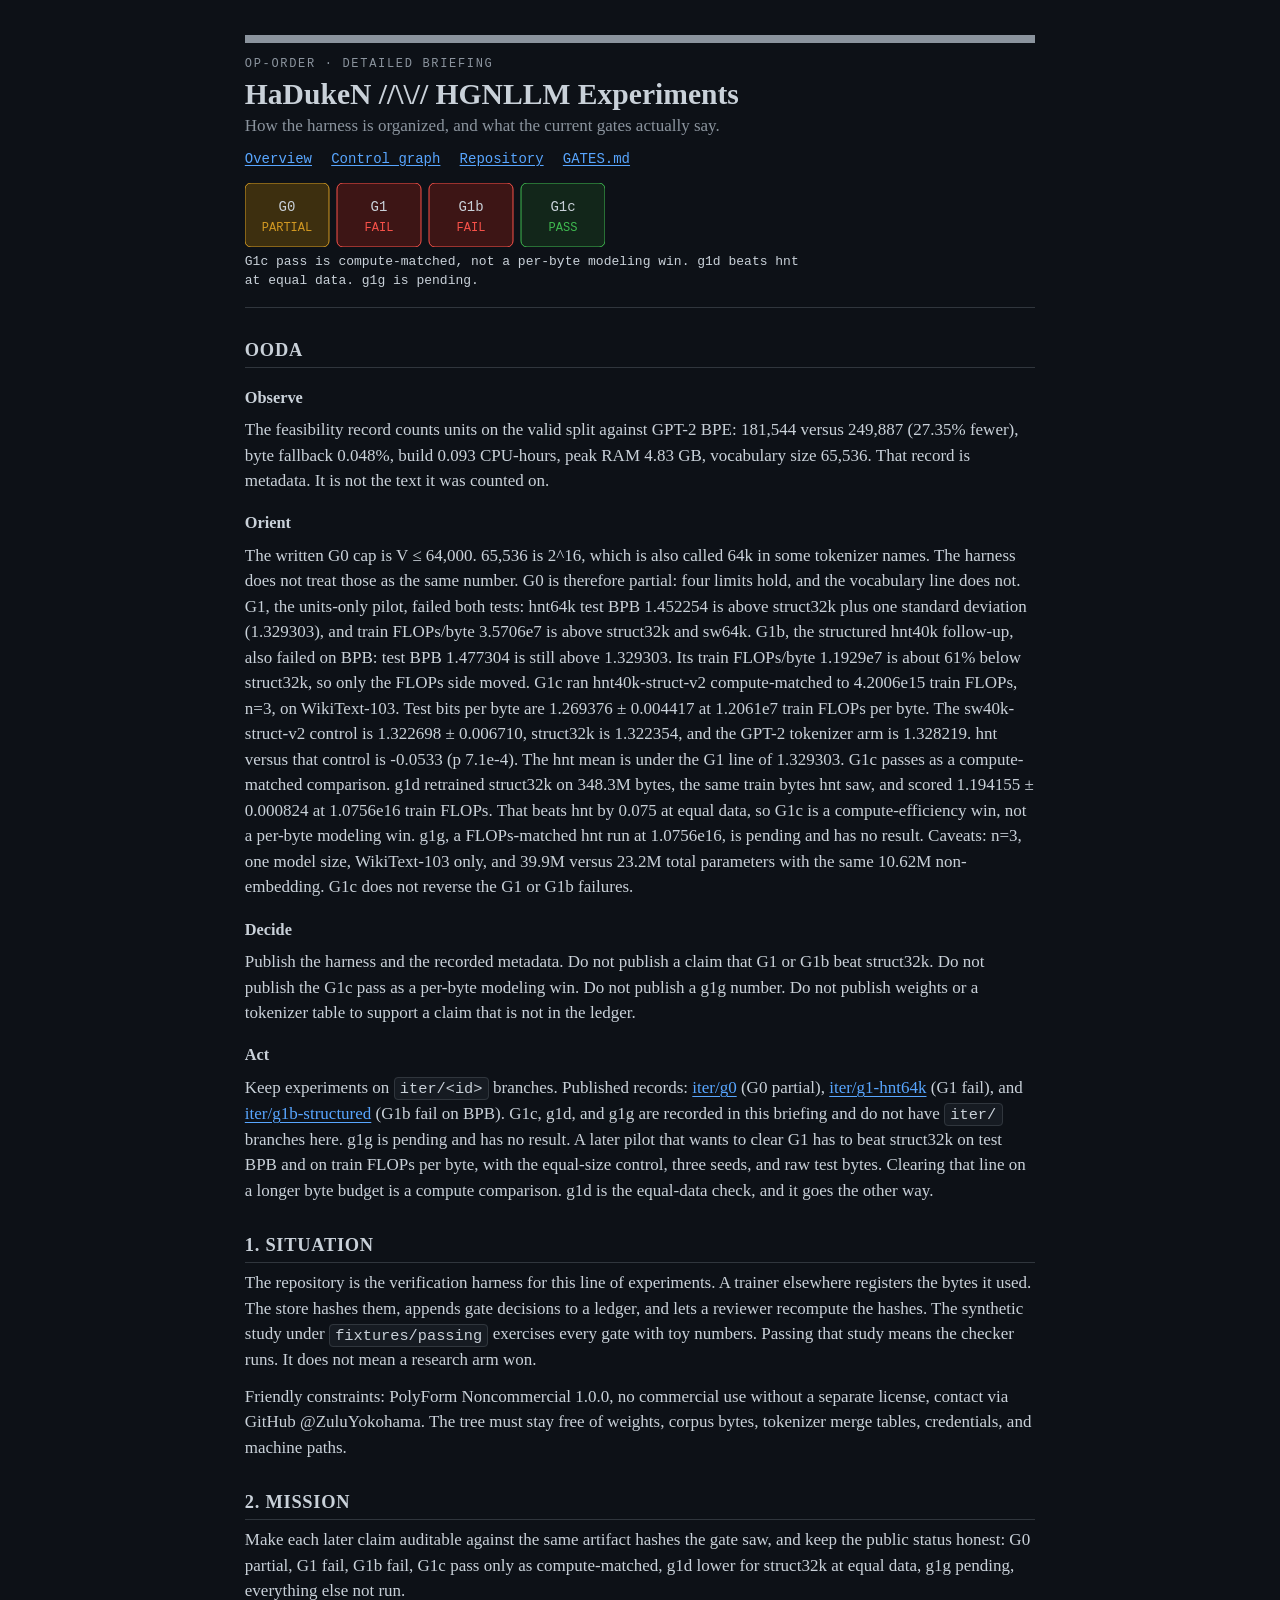
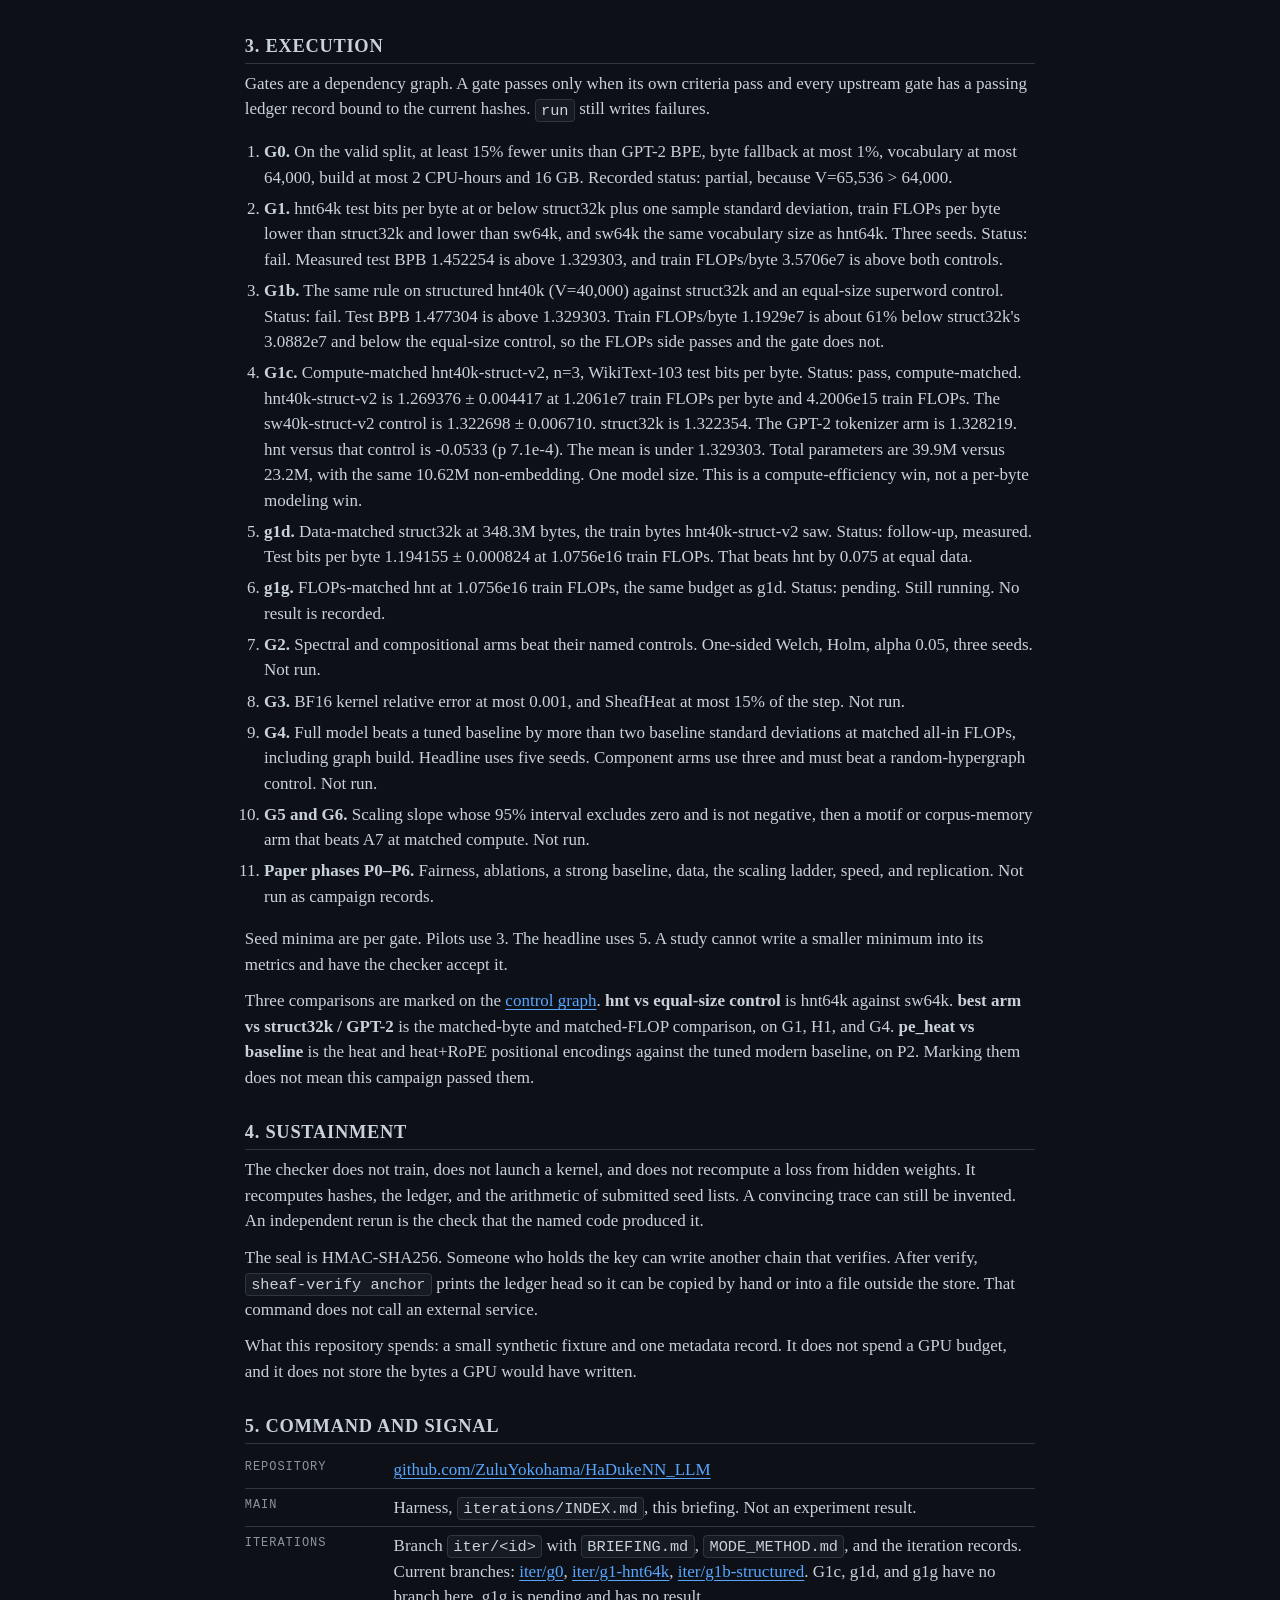
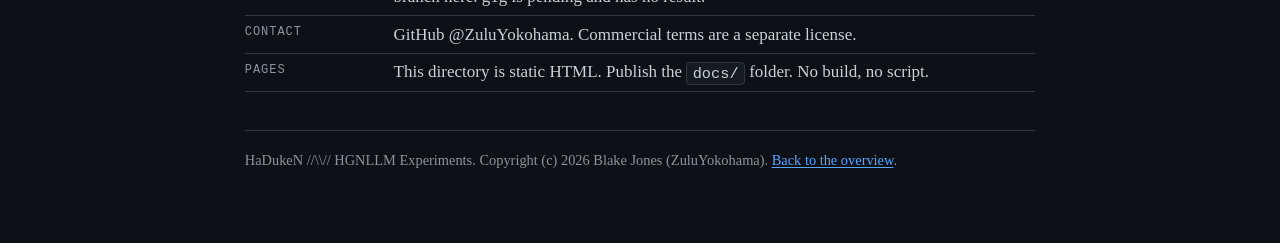
==== commit 3c3940d9: "Record the compute-matched G1c pass and the pending g1g run. G1 and G1b stay fails. G1c is a compute" ====
--- a/docs/briefing.html
+++ b/docs/briefing.html
@@ -18,36 +18,40 @@
       <a href="https://github.com/ZuluYokohama/HaDukeNN_LLM">Repository</a>
       <a href="https://github.com/ZuluYokohama/HaDukeNN_LLM/blob/main/GATES.md">GATES.md</a>
     </nav>
-    <svg class="status-strip" viewBox="0 0 360 64" role="img" aria-label="Gate status: G0 partial, G1 fail, G1b fail">
-      <title>Gate status: G0 partial, G1 fail, G1b fail</title>
-      <rect x="0" y="0" width="112" height="64" rx="6" fill="var(--partial-bg)" stroke="var(--partial)"/>
-      <text x="56" y="28" text-anchor="middle" font-family="ui-monospace, Menlo, Consolas, monospace" font-size="14" fill="var(--ink)">G0</text>
-      <text x="56" y="48" text-anchor="middle" font-family="ui-monospace, Menlo, Consolas, monospace" font-size="12" fill="var(--partial)">PARTIAL</text>
-      <rect x="124" y="0" width="112" height="64" rx="6" fill="var(--fail-bg)" stroke="var(--fail)"/>
-      <text x="180" y="28" text-anchor="middle" font-family="ui-monospace, Menlo, Consolas, monospace" font-size="14" fill="var(--ink)">G1</text>
-      <text x="180" y="48" text-anchor="middle" font-family="ui-monospace, Menlo, Consolas, monospace" font-size="12" fill="var(--fail)">FAIL</text>
-      <rect x="248" y="0" width="112" height="64" rx="6" fill="var(--fail-bg)" stroke="var(--fail)"/>
-      <text x="304" y="28" text-anchor="middle" font-family="ui-monospace, Menlo, Consolas, monospace" font-size="14" fill="var(--ink)">G1b</text>
-      <text x="304" y="48" text-anchor="middle" font-family="ui-monospace, Menlo, Consolas, monospace" font-size="12" fill="var(--fail)">FAIL</text>
+    <svg class="status-strip" viewBox="0 0 360 64" role="img" aria-label="Gate status: G0 partial, G1 fail, G1b fail, G1c pass (compute-matched). g1g pending.">
+      <title>Gate status: G0 partial, G1 fail, G1b fail, G1c pass (compute-matched). g1g pending.</title>
+      <rect x="0" y="0" width="84" height="64" rx="6" fill="var(--partial-bg)" stroke="var(--partial)"/>
+      <text x="42" y="28" text-anchor="middle" font-family="ui-monospace, Menlo, Consolas, monospace" font-size="14" fill="var(--ink)">G0</text>
+      <text x="42" y="48" text-anchor="middle" font-family="ui-monospace, Menlo, Consolas, monospace" font-size="12" fill="var(--partial)">PARTIAL</text>
+      <rect x="92" y="0" width="84" height="64" rx="6" fill="var(--fail-bg)" stroke="var(--fail)"/>
+      <text x="134" y="28" text-anchor="middle" font-family="ui-monospace, Menlo, Consolas, monospace" font-size="14" fill="var(--ink)">G1</text>
+      <text x="134" y="48" text-anchor="middle" font-family="ui-monospace, Menlo, Consolas, monospace" font-size="12" fill="var(--fail)">FAIL</text>
+      <rect x="184" y="0" width="84" height="64" rx="6" fill="var(--fail-bg)" stroke="var(--fail)"/>
+      <text x="226" y="28" text-anchor="middle" font-family="ui-monospace, Menlo, Consolas, monospace" font-size="14" fill="var(--ink)">G1b</text>
+      <text x="226" y="48" text-anchor="middle" font-family="ui-monospace, Menlo, Consolas, monospace" font-size="12" fill="var(--fail)">FAIL</text>
+      <rect x="276" y="0" width="84" height="64" rx="6" fill="var(--pass-bg)" stroke="var(--pass)"/>
+      <text x="318" y="28" text-anchor="middle" font-family="ui-monospace, Menlo, Consolas, monospace" font-size="14" fill="var(--ink)">G1c</text>
+      <text x="318" y="48" text-anchor="middle" font-family="ui-monospace, Menlo, Consolas, monospace" font-size="12" fill="var(--pass)">PASS</text>
     </svg>
+    <p class="strip-note">G1c pass is compute-matched, not a per-byte modeling win. g1d beats hnt at equal data. g1g is pending.</p>
   </header>
 
   <h2>OODA</h2>
   <h3>Observe</h3>
   <p>The feasibility record counts units on the valid split against GPT-2 BPE: 181,544 versus 249,887 (27.35% fewer), byte fallback 0.048%, build 0.093 CPU-hours, peak RAM 4.83 GB, vocabulary size 65,536. That record is metadata. It is not the text it was counted on.</p>
   <h3>Orient</h3>
-  <p>The written G0 cap is V ≤ 64,000. 65,536 is 2^16, which is also called 64k in some tokenizer names. The harness does not treat those as the same number. G0 is therefore partial: four limits hold, and the vocabulary line does not. G1, the units-only pilot, failed both tests: hnt64k test BPB 1.452254 is above struct32k plus one standard deviation (1.329303), and train FLOPs/byte 3.5706e7 is above struct32k and sw64k. G1b, the structured hnt40k follow-up, also failed on BPB: test BPB 1.477304 is still above 1.329303. Its train FLOPs/byte 1.1929e7 is about 61% below struct32k, so only the FLOPs side moved. Nothing downstream of these failures is a result.</p>
+  <p>The written G0 cap is V ≤ 64,000. 65,536 is 2^16, which is also called 64k in some tokenizer names. The harness does not treat those as the same number. G0 is therefore partial: four limits hold, and the vocabulary line does not. G1, the units-only pilot, failed both tests: hnt64k test BPB 1.452254 is above struct32k plus one standard deviation (1.329303), and train FLOPs/byte 3.5706e7 is above struct32k and sw64k. G1b, the structured hnt40k follow-up, also failed on BPB: test BPB 1.477304 is still above 1.329303. Its train FLOPs/byte 1.1929e7 is about 61% below struct32k, so only the FLOPs side moved. G1c ran hnt40k-struct-v2 compute-matched to 4.2006e15 train FLOPs, n=3, on WikiText-103. Test bits per byte are 1.269376 ± 0.004417 at 1.2061e7 train FLOPs per byte. The sw40k-struct-v2 control is 1.322698 ± 0.006710, struct32k is 1.322354, and the GPT-2 tokenizer arm is 1.328219. hnt versus that control is -0.0533 (p 7.1e-4). The hnt mean is under the G1 line of 1.329303. G1c passes as a compute-matched comparison. g1d retrained struct32k on 348.3M bytes, the same train bytes hnt saw, and scored 1.194155 ± 0.000824 at 1.0756e16 train FLOPs. That beats hnt by 0.075 at equal data, so G1c is a compute-efficiency win, not a per-byte modeling win. g1g, a FLOPs-matched hnt run at 1.0756e16, is pending and has no result. Caveats: n=3, one model size, WikiText-103 only, and 39.9M versus 23.2M total parameters with the same 10.62M non-embedding. G1c does not reverse the G1 or G1b failures.</p>
   <h3>Decide</h3>
-  <p>Publish the harness and the recorded metadata. Do not publish a claim that the pilot beat struct32k, and do not publish weights or a tokenizer table to support a claim that is not in the ledger.</p>
+  <p>Publish the harness and the recorded metadata. Do not publish a claim that G1 or G1b beat struct32k. Do not publish the G1c pass as a per-byte modeling win. Do not publish a g1g number. Do not publish weights or a tokenizer table to support a claim that is not in the ledger.</p>
   <h3>Act</h3>
-  <p>Keep experiments on <code>iter/&lt;id&gt;</code> branches. Published records: <a href="https://github.com/ZuluYokohama/HaDukeNN_LLM/tree/iter/g0">iter/g0</a> (G0 partial), <a href="https://github.com/ZuluYokohama/HaDukeNN_LLM/tree/iter/g1-hnt64k">iter/g1-hnt64k</a> (G1 fail), and <a href="https://github.com/ZuluYokohama/HaDukeNN_LLM/tree/iter/g1b-structured">iter/g1b-structured</a> (G1b fail on BPB). A later pilot that wants to clear G1 has to beat struct32k on test BPB and on train FLOPs per byte, with the equal-size control, three seeds, and raw test bytes.</p>
+  <p>Keep experiments on <code>iter/&lt;id&gt;</code> branches. Published records: <a href="https://github.com/ZuluYokohama/HaDukeNN_LLM/tree/iter/g0">iter/g0</a> (G0 partial), <a href="https://github.com/ZuluYokohama/HaDukeNN_LLM/tree/iter/g1-hnt64k">iter/g1-hnt64k</a> (G1 fail), and <a href="https://github.com/ZuluYokohama/HaDukeNN_LLM/tree/iter/g1b-structured">iter/g1b-structured</a> (G1b fail on BPB). G1c, g1d, and g1g are recorded in this briefing and do not have <code>iter/</code> branches here. g1g is pending and has no result. A later pilot that wants to clear G1 has to beat struct32k on test BPB and on train FLOPs per byte, with the equal-size control, three seeds, and raw test bytes. Clearing that line on a longer byte budget is a compute comparison. g1d is the equal-data check, and it goes the other way.</p>
 
   <h2>1. Situation</h2>
   <p>The repository is the verification harness for this line of experiments. A trainer elsewhere registers the bytes it used. The store hashes them, appends gate decisions to a ledger, and lets a reviewer recompute the hashes. The synthetic study under <code>fixtures/passing</code> exercises every gate with toy numbers. Passing that study means the checker runs. It does not mean a research arm won.</p>
   <p>Friendly constraints: PolyForm Noncommercial 1.0.0, no commercial use without a separate license, contact via GitHub @ZuluYokohama. The tree must stay free of weights, corpus bytes, tokenizer merge tables, credentials, and machine paths.</p>
 
   <h2>2. Mission</h2>
-  <p>Make each later claim auditable against the same artifact hashes the gate saw, and keep the public status honest: G0 partial, G1 fail, G1b fail, everything else not run.</p>
+  <p>Make each later claim auditable against the same artifact hashes the gate saw, and keep the public status honest: G0 partial, G1 fail, G1b fail, G1c pass only as compute-matched, g1d lower for struct32k at equal data, g1g pending, everything else not run.</p>
 
   <h2>3. Execution</h2>
   <p>Gates are a dependency graph. A gate passes only when its own criteria pass and every upstream gate has a passing ledger record bound to the current hashes. <code>run</code> still writes failures.</p>
@@ -55,6 +59,9 @@
     <li><strong>G0.</strong> On the valid split, at least 15% fewer units than GPT-2 BPE, byte fallback at most 1%, vocabulary at most 64,000, build at most 2 CPU-hours and 16 GB. Recorded status: partial, because V=65,536 &gt; 64,000.</li>
     <li><strong>G1.</strong> hnt64k test bits per byte at or below struct32k plus one sample standard deviation, train FLOPs per byte lower than struct32k and lower than sw64k, and sw64k the same vocabulary size as hnt64k. Three seeds. Status: fail. Measured test BPB 1.452254 is above 1.329303, and train FLOPs/byte 3.5706e7 is above both controls.</li>
     <li><strong>G1b.</strong> The same rule on structured hnt40k (V=40,000) against struct32k and an equal-size superword control. Status: fail. Test BPB 1.477304 is above 1.329303. Train FLOPs/byte 1.1929e7 is about 61% below struct32k's 3.0882e7 and below the equal-size control, so the FLOPs side passes and the gate does not.</li>
+    <li><strong>G1c.</strong> Compute-matched hnt40k-struct-v2, n=3, WikiText-103 test bits per byte. Status: pass, compute-matched. hnt40k-struct-v2 is 1.269376 ± 0.004417 at 1.2061e7 train FLOPs per byte and 4.2006e15 train FLOPs. The sw40k-struct-v2 control is 1.322698 ± 0.006710. struct32k is 1.322354. The GPT-2 tokenizer arm is 1.328219. hnt versus that control is -0.0533 (p 7.1e-4). The mean is under 1.329303. Total parameters are 39.9M versus 23.2M, with the same 10.62M non-embedding. One model size. This is a compute-efficiency win, not a per-byte modeling win.</li>
+    <li><strong>g1d.</strong> Data-matched struct32k at 348.3M bytes, the train bytes hnt40k-struct-v2 saw. Status: follow-up, measured. Test bits per byte 1.194155 ± 0.000824 at 1.0756e16 train FLOPs. That beats hnt by 0.075 at equal data.</li>
+    <li><strong>g1g.</strong> FLOPs-matched hnt at 1.0756e16 train FLOPs, the same budget as g1d. Status: pending. Still running. No result is recorded.</li>
     <li><strong>G2.</strong> Spectral and compositional arms beat their named controls. One-sided Welch, Holm, alpha 0.05, three seeds. Not run.</li>
     <li><strong>G3.</strong> BF16 kernel relative error at most 0.001, and SheafHeat at most 15% of the step. Not run.</li>
     <li><strong>G4.</strong> Full model beats a tuned baseline by more than two baseline standard deviations at matched all-in FLOPs, including graph build. Headline uses five seeds. Component arms use three and must beat a random-hypergraph control. Not run.</li>
@@ -81,7 +88,7 @@
     </div>
     <div>
       <dt>Iterations</dt>
-      <dd>Branch <code>iter/&lt;id&gt;</code> with <code>BRIEFING.md</code>, <code>MODE_METHOD.md</code>, and the iteration records. Current branches: <a href="https://github.com/ZuluYokohama/HaDukeNN_LLM/tree/iter/g0">iter/g0</a>, <a href="https://github.com/ZuluYokohama/HaDukeNN_LLM/tree/iter/g1-hnt64k">iter/g1-hnt64k</a>, <a href="https://github.com/ZuluYokohama/HaDukeNN_LLM/tree/iter/g1b-structured">iter/g1b-structured</a>.</dd>
+      <dd>Branch <code>iter/&lt;id&gt;</code> with <code>BRIEFING.md</code>, <code>MODE_METHOD.md</code>, and the iteration records. Current branches: <a href="https://github.com/ZuluYokohama/HaDukeNN_LLM/tree/iter/g0">iter/g0</a>, <a href="https://github.com/ZuluYokohama/HaDukeNN_LLM/tree/iter/g1-hnt64k">iter/g1-hnt64k</a>, <a href="https://github.com/ZuluYokohama/HaDukeNN_LLM/tree/iter/g1b-structured">iter/g1b-structured</a>. G1c, g1d, and g1g have no branch here. g1g is pending and has no result.</dd>
     </div>
     <div>
       <dt>Contact</dt>
--- a/docs/style.css
+++ b/docs/style.css
@@ -136,6 +136,7 @@
 .status.fail { color: var(--fail); background: var(--fail-bg); }
 .status.idle { color: var(--idle); background: var(--idle-bg); }
 .status.pass { color: var(--pass); background: var(--pass-bg); }
+.status.note { color: var(--ink); background: var(--sheet); }
 
 dl.conditions { margin: 0.4rem 0 1rem; }
 dl.conditions div {
@@ -223,6 +224,13 @@
   margin: 0.85rem 0 0.15rem;
 }
 
+.strip-note {
+  margin: 0.4rem 0 0;
+  max-width: 36rem;
+  color: var(--ink);
+  font: 13px/1.45 ui-monospace, "Cascadia Mono", Menlo, Consolas, monospace;
+}
+
 .table-scroll {
   overflow-x: auto;
   -webkit-overflow-scrolling: touch;
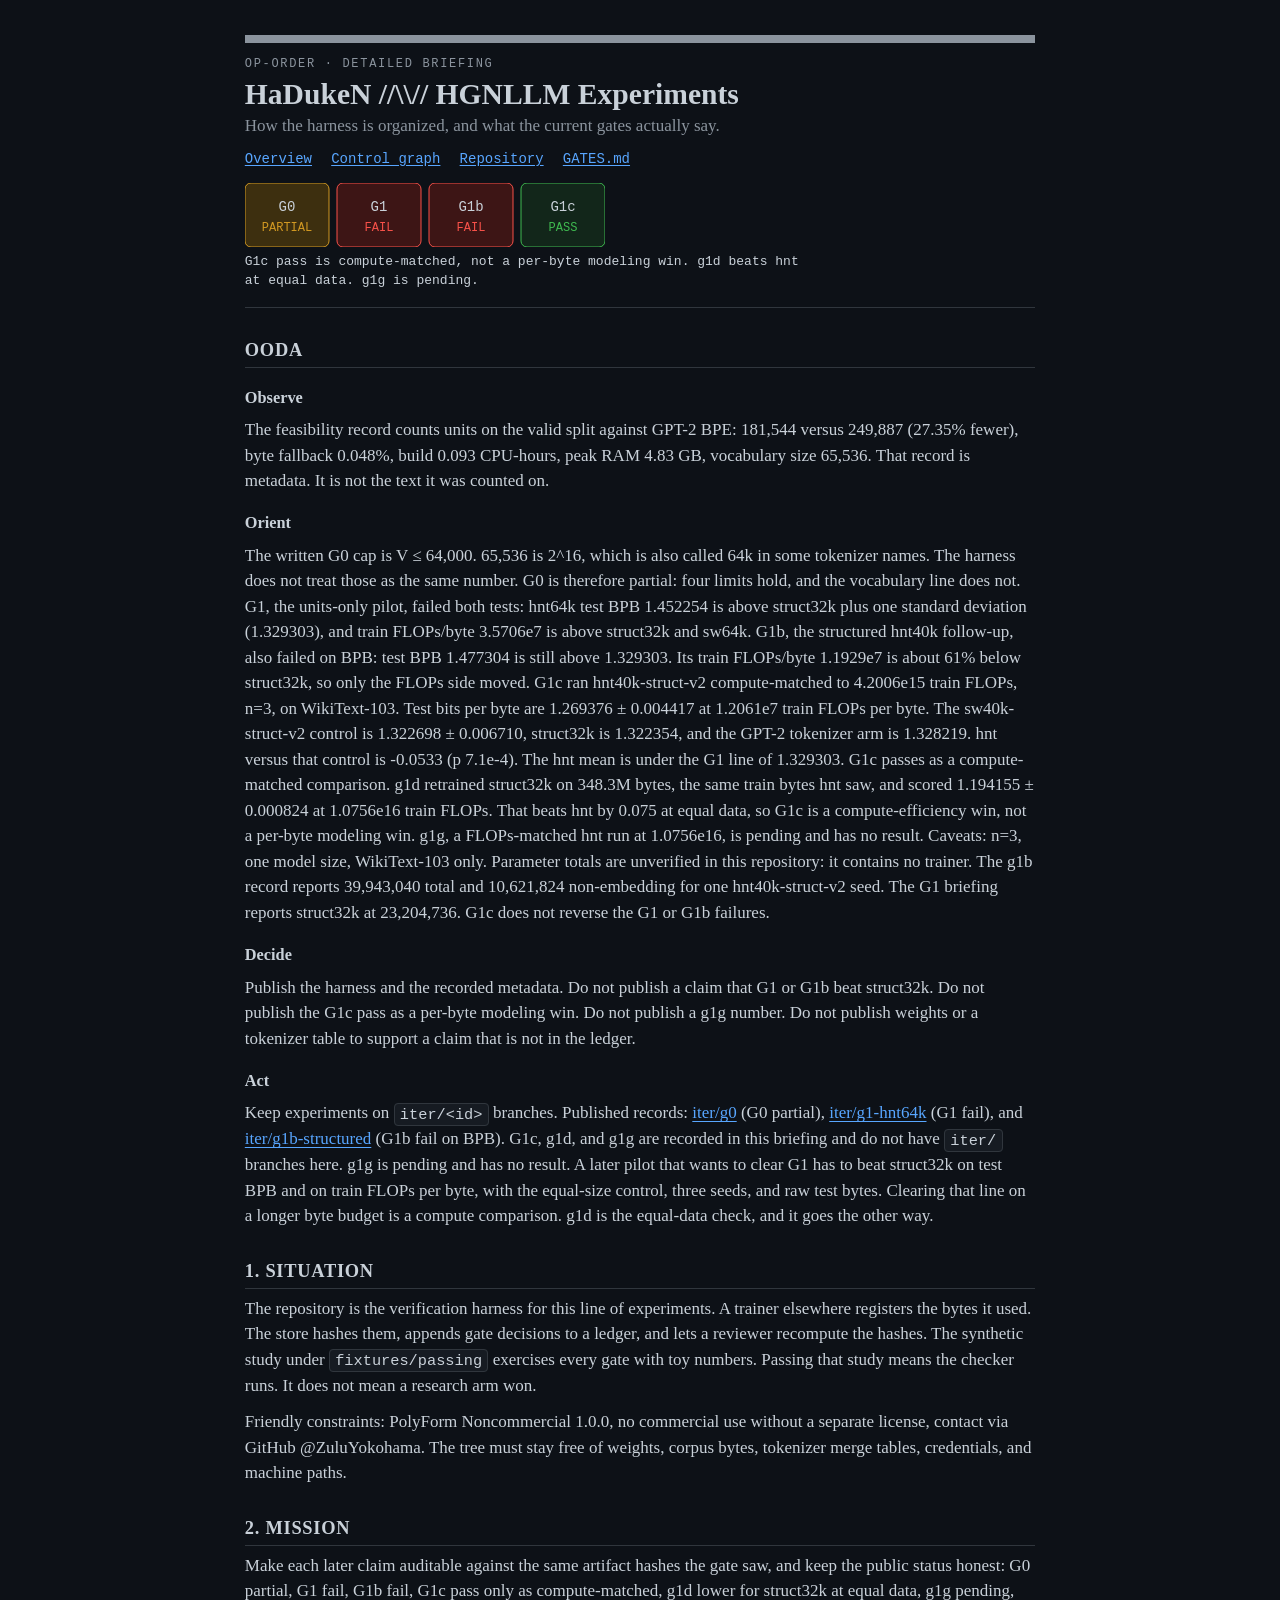
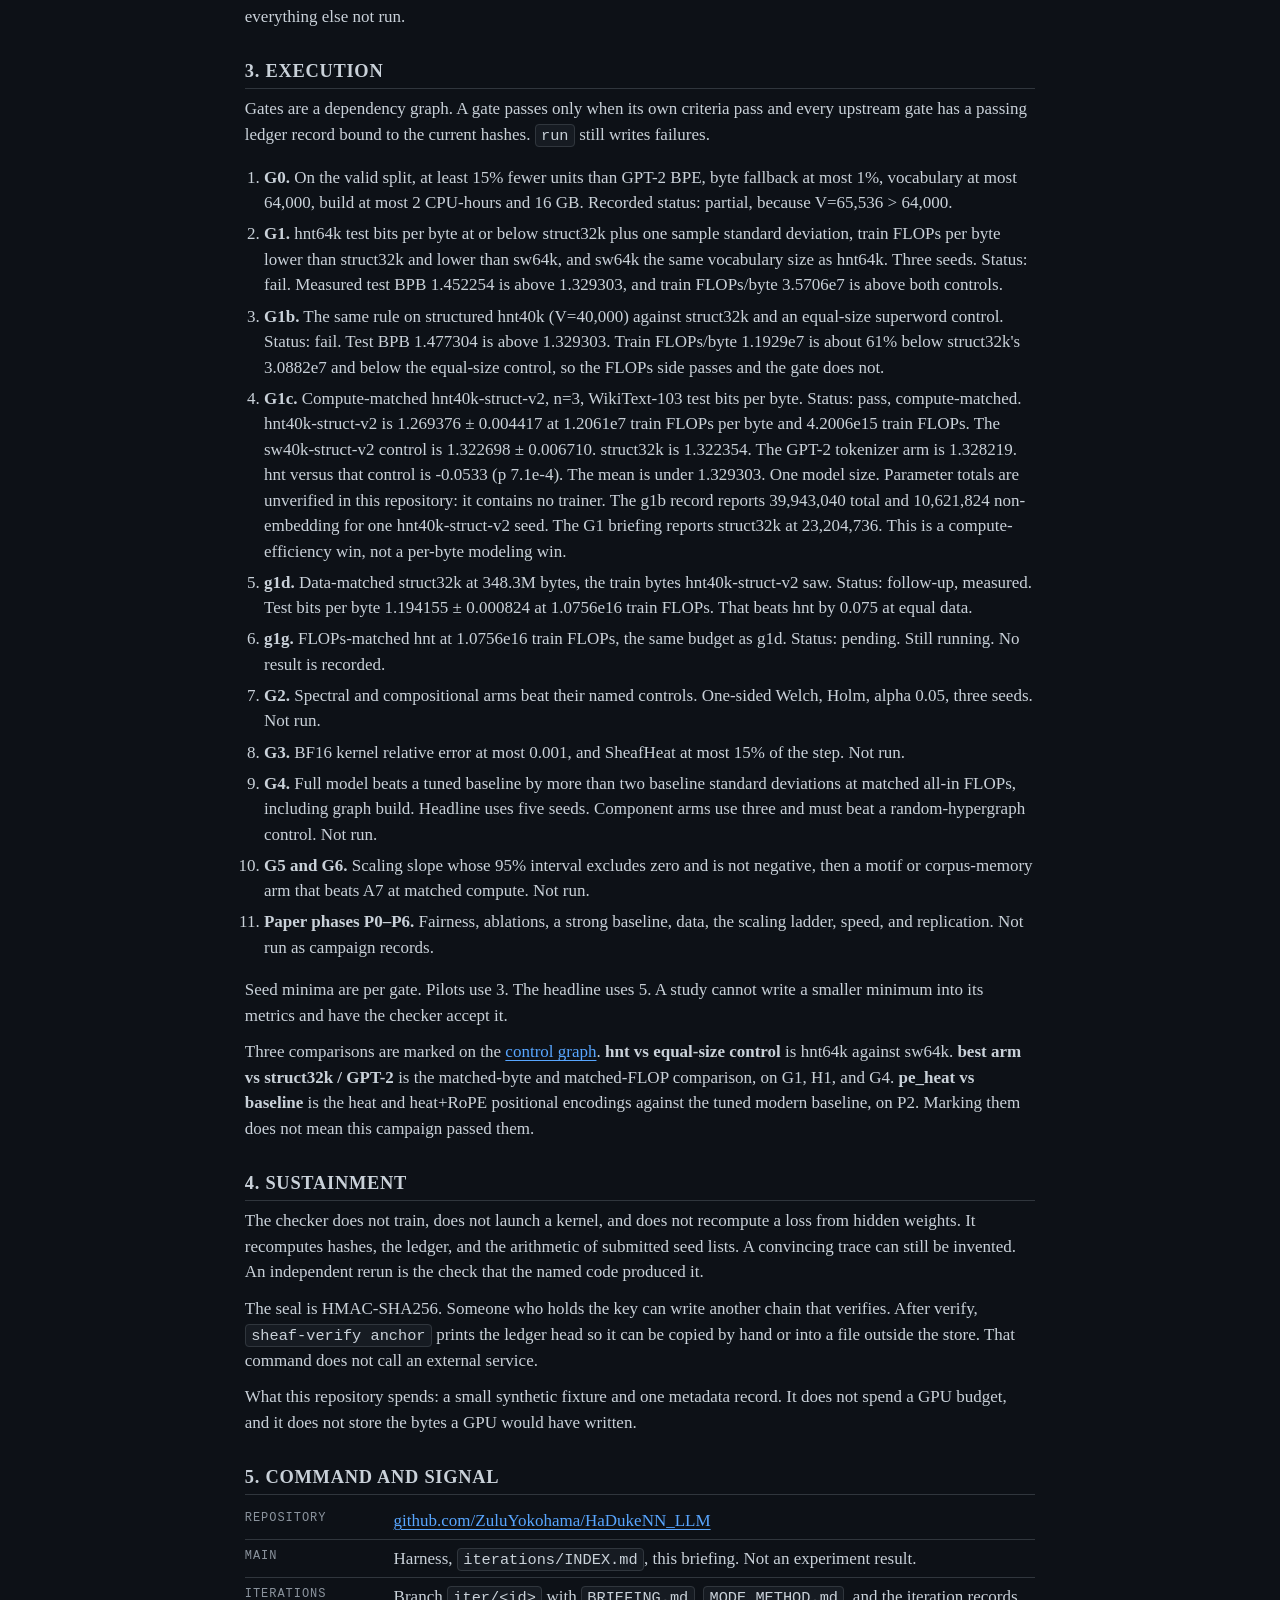
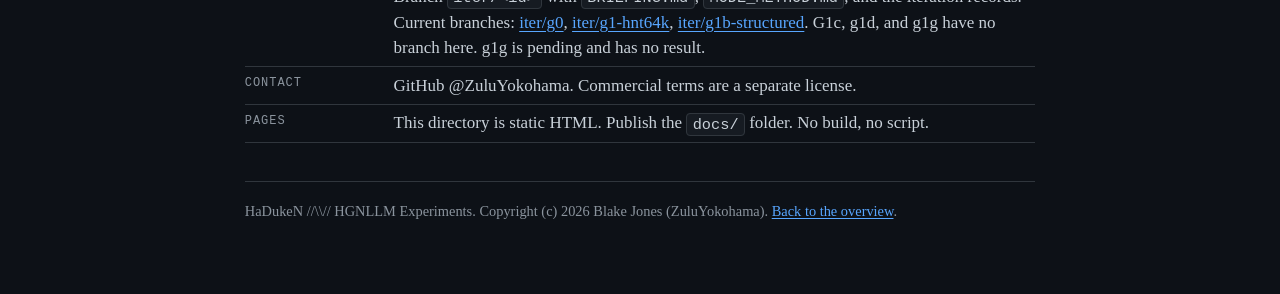
==== commit b0532131: "Date the results amendment 2026-11-23 and mark parameter totals unverified. This repository has no t" ====
--- a/docs/briefing.html
+++ b/docs/briefing.html
@@ -40,7 +40,7 @@
   <h3>Observe</h3>
   <p>The feasibility record counts units on the valid split against GPT-2 BPE: 181,544 versus 249,887 (27.35% fewer), byte fallback 0.048%, build 0.093 CPU-hours, peak RAM 4.83 GB, vocabulary size 65,536. That record is metadata. It is not the text it was counted on.</p>
   <h3>Orient</h3>
-  <p>The written G0 cap is V ≤ 64,000. 65,536 is 2^16, which is also called 64k in some tokenizer names. The harness does not treat those as the same number. G0 is therefore partial: four limits hold, and the vocabulary line does not. G1, the units-only pilot, failed both tests: hnt64k test BPB 1.452254 is above struct32k plus one standard deviation (1.329303), and train FLOPs/byte 3.5706e7 is above struct32k and sw64k. G1b, the structured hnt40k follow-up, also failed on BPB: test BPB 1.477304 is still above 1.329303. Its train FLOPs/byte 1.1929e7 is about 61% below struct32k, so only the FLOPs side moved. G1c ran hnt40k-struct-v2 compute-matched to 4.2006e15 train FLOPs, n=3, on WikiText-103. Test bits per byte are 1.269376 ± 0.004417 at 1.2061e7 train FLOPs per byte. The sw40k-struct-v2 control is 1.322698 ± 0.006710, struct32k is 1.322354, and the GPT-2 tokenizer arm is 1.328219. hnt versus that control is -0.0533 (p 7.1e-4). The hnt mean is under the G1 line of 1.329303. G1c passes as a compute-matched comparison. g1d retrained struct32k on 348.3M bytes, the same train bytes hnt saw, and scored 1.194155 ± 0.000824 at 1.0756e16 train FLOPs. That beats hnt by 0.075 at equal data, so G1c is a compute-efficiency win, not a per-byte modeling win. g1g, a FLOPs-matched hnt run at 1.0756e16, is pending and has no result. Caveats: n=3, one model size, WikiText-103 only, and 39.9M versus 23.2M total parameters with the same 10.62M non-embedding. G1c does not reverse the G1 or G1b failures.</p>
+  <p>The written G0 cap is V ≤ 64,000. 65,536 is 2^16, which is also called 64k in some tokenizer names. The harness does not treat those as the same number. G0 is therefore partial: four limits hold, and the vocabulary line does not. G1, the units-only pilot, failed both tests: hnt64k test BPB 1.452254 is above struct32k plus one standard deviation (1.329303), and train FLOPs/byte 3.5706e7 is above struct32k and sw64k. G1b, the structured hnt40k follow-up, also failed on BPB: test BPB 1.477304 is still above 1.329303. Its train FLOPs/byte 1.1929e7 is about 61% below struct32k, so only the FLOPs side moved. G1c ran hnt40k-struct-v2 compute-matched to 4.2006e15 train FLOPs, n=3, on WikiText-103. Test bits per byte are 1.269376 ± 0.004417 at 1.2061e7 train FLOPs per byte. The sw40k-struct-v2 control is 1.322698 ± 0.006710, struct32k is 1.322354, and the GPT-2 tokenizer arm is 1.328219. hnt versus that control is -0.0533 (p 7.1e-4). The hnt mean is under the G1 line of 1.329303. G1c passes as a compute-matched comparison. g1d retrained struct32k on 348.3M bytes, the same train bytes hnt saw, and scored 1.194155 ± 0.000824 at 1.0756e16 train FLOPs. That beats hnt by 0.075 at equal data, so G1c is a compute-efficiency win, not a per-byte modeling win. g1g, a FLOPs-matched hnt run at 1.0756e16, is pending and has no result. Caveats: n=3, one model size, WikiText-103 only. Parameter totals are unverified in this repository: it contains no trainer. The g1b record reports 39,943,040 total and 10,621,824 non-embedding for one hnt40k-struct-v2 seed. The G1 briefing reports struct32k at 23,204,736. G1c does not reverse the G1 or G1b failures.</p>
   <h3>Decide</h3>
   <p>Publish the harness and the recorded metadata. Do not publish a claim that G1 or G1b beat struct32k. Do not publish the G1c pass as a per-byte modeling win. Do not publish a g1g number. Do not publish weights or a tokenizer table to support a claim that is not in the ledger.</p>
   <h3>Act</h3>
@@ -59,7 +59,7 @@
     <li><strong>G0.</strong> On the valid split, at least 15% fewer units than GPT-2 BPE, byte fallback at most 1%, vocabulary at most 64,000, build at most 2 CPU-hours and 16 GB. Recorded status: partial, because V=65,536 &gt; 64,000.</li>
     <li><strong>G1.</strong> hnt64k test bits per byte at or below struct32k plus one sample standard deviation, train FLOPs per byte lower than struct32k and lower than sw64k, and sw64k the same vocabulary size as hnt64k. Three seeds. Status: fail. Measured test BPB 1.452254 is above 1.329303, and train FLOPs/byte 3.5706e7 is above both controls.</li>
     <li><strong>G1b.</strong> The same rule on structured hnt40k (V=40,000) against struct32k and an equal-size superword control. Status: fail. Test BPB 1.477304 is above 1.329303. Train FLOPs/byte 1.1929e7 is about 61% below struct32k's 3.0882e7 and below the equal-size control, so the FLOPs side passes and the gate does not.</li>
-    <li><strong>G1c.</strong> Compute-matched hnt40k-struct-v2, n=3, WikiText-103 test bits per byte. Status: pass, compute-matched. hnt40k-struct-v2 is 1.269376 ± 0.004417 at 1.2061e7 train FLOPs per byte and 4.2006e15 train FLOPs. The sw40k-struct-v2 control is 1.322698 ± 0.006710. struct32k is 1.322354. The GPT-2 tokenizer arm is 1.328219. hnt versus that control is -0.0533 (p 7.1e-4). The mean is under 1.329303. Total parameters are 39.9M versus 23.2M, with the same 10.62M non-embedding. One model size. This is a compute-efficiency win, not a per-byte modeling win.</li>
+    <li><strong>G1c.</strong> Compute-matched hnt40k-struct-v2, n=3, WikiText-103 test bits per byte. Status: pass, compute-matched. hnt40k-struct-v2 is 1.269376 ± 0.004417 at 1.2061e7 train FLOPs per byte and 4.2006e15 train FLOPs. The sw40k-struct-v2 control is 1.322698 ± 0.006710. struct32k is 1.322354. The GPT-2 tokenizer arm is 1.328219. hnt versus that control is -0.0533 (p 7.1e-4). The mean is under 1.329303. One model size. Parameter totals are unverified in this repository: it contains no trainer. The g1b record reports 39,943,040 total and 10,621,824 non-embedding for one hnt40k-struct-v2 seed. The G1 briefing reports struct32k at 23,204,736. This is a compute-efficiency win, not a per-byte modeling win.</li>
     <li><strong>g1d.</strong> Data-matched struct32k at 348.3M bytes, the train bytes hnt40k-struct-v2 saw. Status: follow-up, measured. Test bits per byte 1.194155 ± 0.000824 at 1.0756e16 train FLOPs. That beats hnt by 0.075 at equal data.</li>
     <li><strong>g1g.</strong> FLOPs-matched hnt at 1.0756e16 train FLOPs, the same budget as g1d. Status: pending. Still running. No result is recorded.</li>
     <li><strong>G2.</strong> Spectral and compositional arms beat their named controls. One-sided Welch, Holm, alpha 0.05, three seeds. Not run.</li>
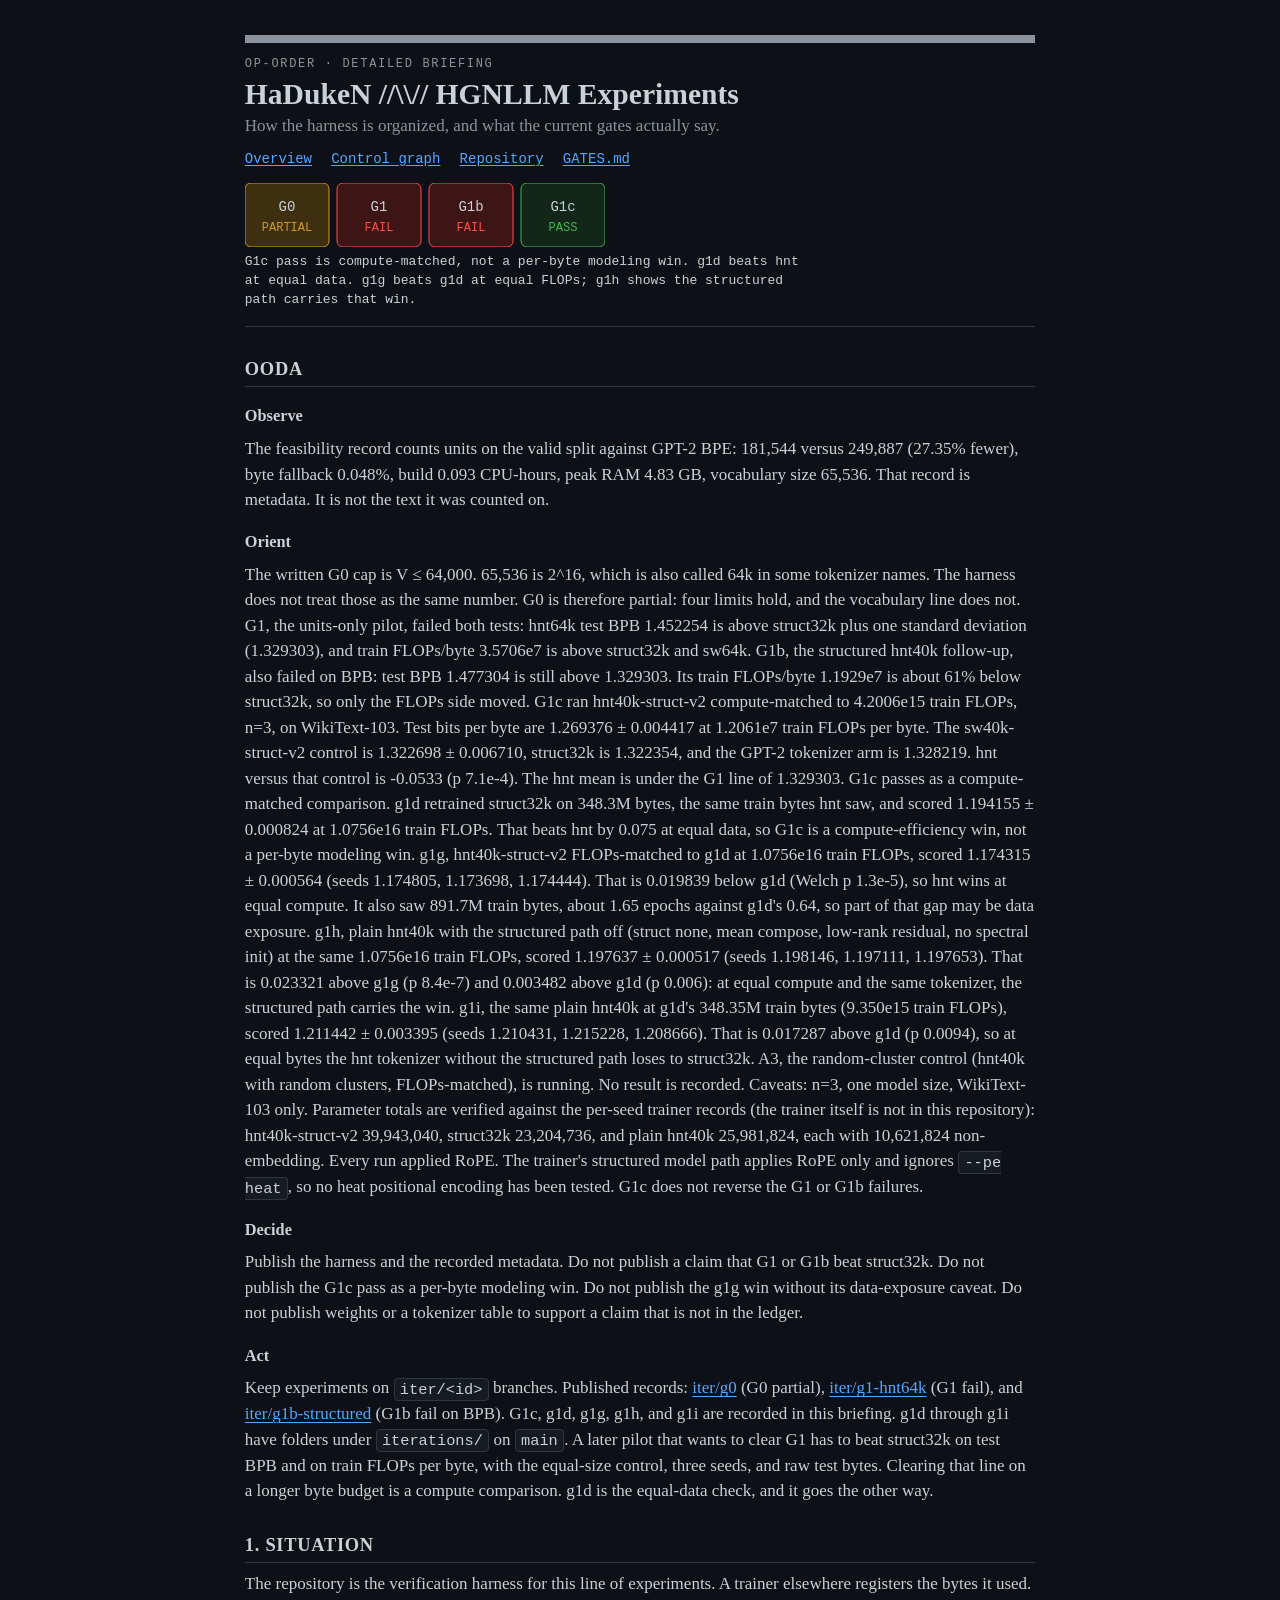
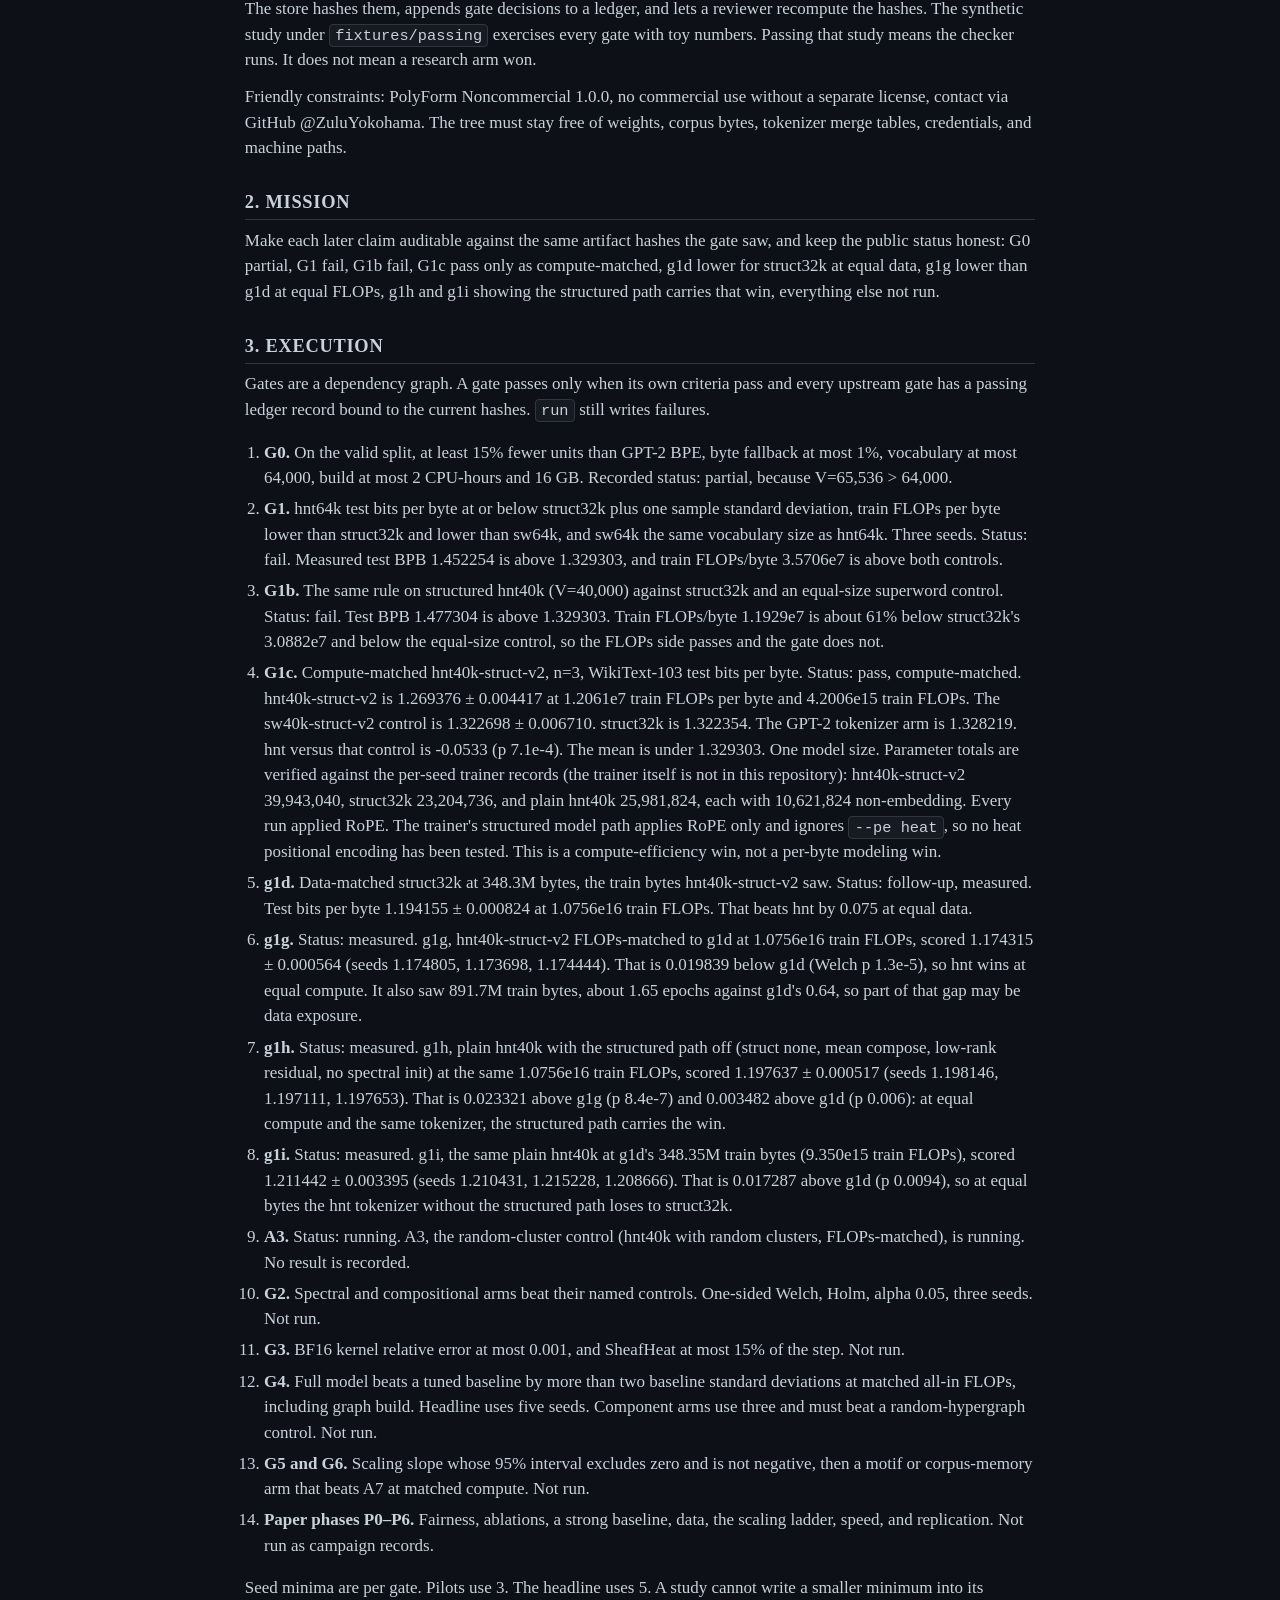
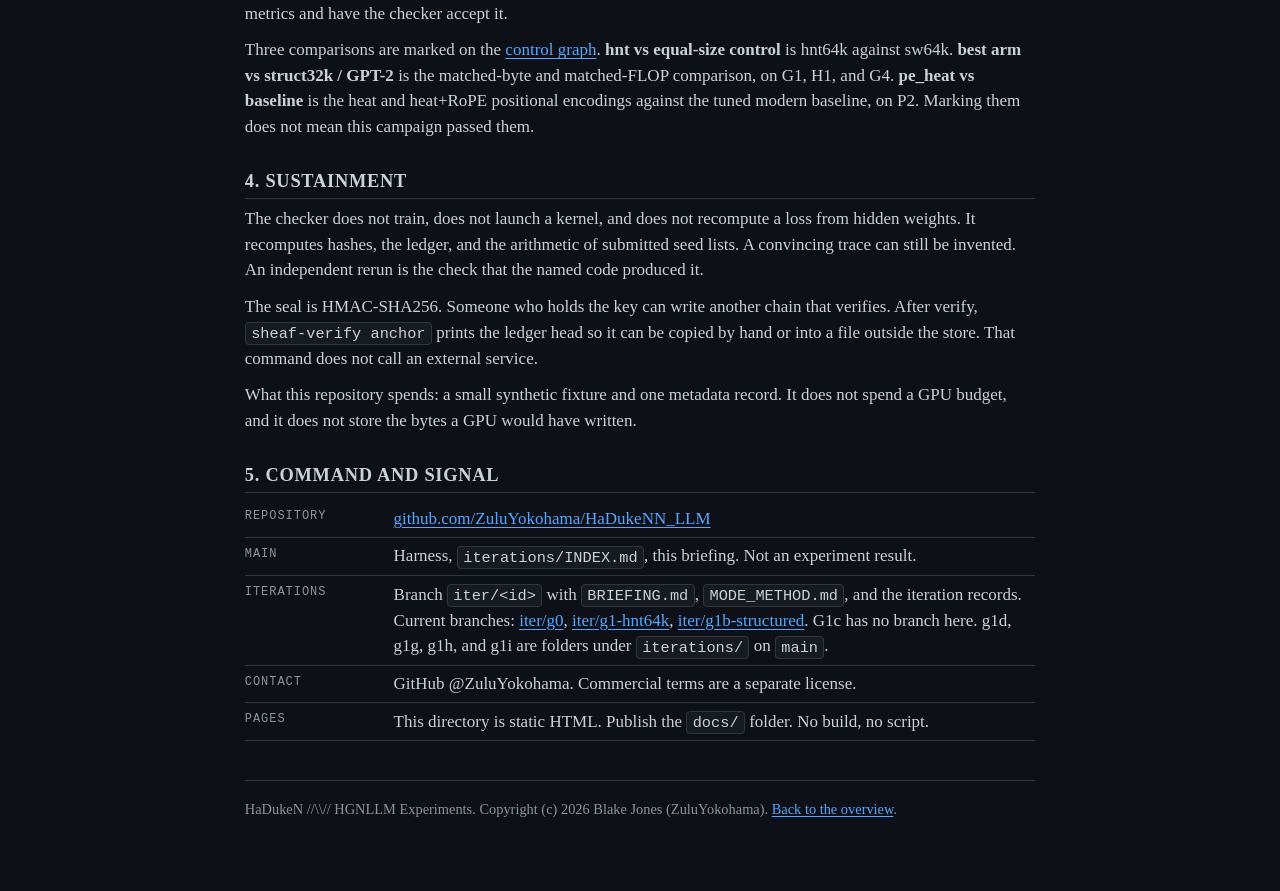
==== commit d3df4992: "Record g1g/g1h/g1i results, tri-state gate trace, generated control graph Results (WikiText-103 test" ====
--- a/docs/briefing.html
+++ b/docs/briefing.html
@@ -18,8 +18,8 @@
       <a href="https://github.com/ZuluYokohama/HaDukeNN_LLM">Repository</a>
       <a href="https://github.com/ZuluYokohama/HaDukeNN_LLM/blob/main/GATES.md">GATES.md</a>
     </nav>
-    <svg class="status-strip" viewBox="0 0 360 64" role="img" aria-label="Gate status: G0 partial, G1 fail, G1b fail, G1c pass (compute-matched). g1g pending.">
-      <title>Gate status: G0 partial, G1 fail, G1b fail, G1c pass (compute-matched). g1g pending.</title>
+    <svg class="status-strip" viewBox="0 0 360 64" role="img" aria-label="Gate status: G0 partial, G1 fail, G1b fail, G1c pass (compute-matched). g1g, g1h, g1i measured.">
+      <title>Gate status: G0 partial, G1 fail, G1b fail, G1c pass (compute-matched). g1g, g1h, g1i measured.</title>
       <rect x="0" y="0" width="84" height="64" rx="6" fill="var(--partial-bg)" stroke="var(--partial)"/>
       <text x="42" y="28" text-anchor="middle" font-family="ui-monospace, Menlo, Consolas, monospace" font-size="14" fill="var(--ink)">G0</text>
       <text x="42" y="48" text-anchor="middle" font-family="ui-monospace, Menlo, Consolas, monospace" font-size="12" fill="var(--partial)">PARTIAL</text>
@@ -33,25 +33,25 @@
       <text x="318" y="28" text-anchor="middle" font-family="ui-monospace, Menlo, Consolas, monospace" font-size="14" fill="var(--ink)">G1c</text>
       <text x="318" y="48" text-anchor="middle" font-family="ui-monospace, Menlo, Consolas, monospace" font-size="12" fill="var(--pass)">PASS</text>
     </svg>
-    <p class="strip-note">G1c pass is compute-matched, not a per-byte modeling win. g1d beats hnt at equal data. g1g is pending.</p>
+    <p class="strip-note">G1c pass is compute-matched, not a per-byte modeling win. g1d beats hnt at equal data. g1g beats g1d at equal FLOPs; g1h shows the structured path carries that win.</p>
   </header>
 
   <h2>OODA</h2>
   <h3>Observe</h3>
   <p>The feasibility record counts units on the valid split against GPT-2 BPE: 181,544 versus 249,887 (27.35% fewer), byte fallback 0.048%, build 0.093 CPU-hours, peak RAM 4.83 GB, vocabulary size 65,536. That record is metadata. It is not the text it was counted on.</p>
   <h3>Orient</h3>
-  <p>The written G0 cap is V ≤ 64,000. 65,536 is 2^16, which is also called 64k in some tokenizer names. The harness does not treat those as the same number. G0 is therefore partial: four limits hold, and the vocabulary line does not. G1, the units-only pilot, failed both tests: hnt64k test BPB 1.452254 is above struct32k plus one standard deviation (1.329303), and train FLOPs/byte 3.5706e7 is above struct32k and sw64k. G1b, the structured hnt40k follow-up, also failed on BPB: test BPB 1.477304 is still above 1.329303. Its train FLOPs/byte 1.1929e7 is about 61% below struct32k, so only the FLOPs side moved. G1c ran hnt40k-struct-v2 compute-matched to 4.2006e15 train FLOPs, n=3, on WikiText-103. Test bits per byte are 1.269376 ± 0.004417 at 1.2061e7 train FLOPs per byte. The sw40k-struct-v2 control is 1.322698 ± 0.006710, struct32k is 1.322354, and the GPT-2 tokenizer arm is 1.328219. hnt versus that control is -0.0533 (p 7.1e-4). The hnt mean is under the G1 line of 1.329303. G1c passes as a compute-matched comparison. g1d retrained struct32k on 348.3M bytes, the same train bytes hnt saw, and scored 1.194155 ± 0.000824 at 1.0756e16 train FLOPs. That beats hnt by 0.075 at equal data, so G1c is a compute-efficiency win, not a per-byte modeling win. g1g, a FLOPs-matched hnt run at 1.0756e16, is pending and has no result. Caveats: n=3, one model size, WikiText-103 only. Parameter totals are unverified in this repository: it contains no trainer. The g1b record reports 39,943,040 total and 10,621,824 non-embedding for one hnt40k-struct-v2 seed. The G1 briefing reports struct32k at 23,204,736. G1c does not reverse the G1 or G1b failures.</p>
+  <p>The written G0 cap is V ≤ 64,000. 65,536 is 2^16, which is also called 64k in some tokenizer names. The harness does not treat those as the same number. G0 is therefore partial: four limits hold, and the vocabulary line does not. G1, the units-only pilot, failed both tests: hnt64k test BPB 1.452254 is above struct32k plus one standard deviation (1.329303), and train FLOPs/byte 3.5706e7 is above struct32k and sw64k. G1b, the structured hnt40k follow-up, also failed on BPB: test BPB 1.477304 is still above 1.329303. Its train FLOPs/byte 1.1929e7 is about 61% below struct32k, so only the FLOPs side moved. G1c ran hnt40k-struct-v2 compute-matched to 4.2006e15 train FLOPs, n=3, on WikiText-103. Test bits per byte are 1.269376 ± 0.004417 at 1.2061e7 train FLOPs per byte. The sw40k-struct-v2 control is 1.322698 ± 0.006710, struct32k is 1.322354, and the GPT-2 tokenizer arm is 1.328219. hnt versus that control is -0.0533 (p 7.1e-4). The hnt mean is under the G1 line of 1.329303. G1c passes as a compute-matched comparison. g1d retrained struct32k on 348.3M bytes, the same train bytes hnt saw, and scored 1.194155 ± 0.000824 at 1.0756e16 train FLOPs. That beats hnt by 0.075 at equal data, so G1c is a compute-efficiency win, not a per-byte modeling win. g1g, hnt40k-struct-v2 FLOPs-matched to g1d at 1.0756e16 train FLOPs, scored 1.174315 ± 0.000564 (seeds 1.174805, 1.173698, 1.174444). That is 0.019839 below g1d (Welch p 1.3e-5), so hnt wins at equal compute. It also saw 891.7M train bytes, about 1.65 epochs against g1d's 0.64, so part of that gap may be data exposure. g1h, plain hnt40k with the structured path off (struct none, mean compose, low-rank residual, no spectral init) at the same 1.0756e16 train FLOPs, scored 1.197637 ± 0.000517 (seeds 1.198146, 1.197111, 1.197653). That is 0.023321 above g1g (p 8.4e-7) and 0.003482 above g1d (p 0.006): at equal compute and the same tokenizer, the structured path carries the win. g1i, the same plain hnt40k at g1d's 348.35M train bytes (9.350e15 train FLOPs), scored 1.211442 ± 0.003395 (seeds 1.210431, 1.215228, 1.208666). That is 0.017287 above g1d (p 0.0094), so at equal bytes the hnt tokenizer without the structured path loses to struct32k. A3, the random-cluster control (hnt40k with random clusters, FLOPs-matched), is running. No result is recorded. Caveats: n=3, one model size, WikiText-103 only. Parameter totals are verified against the per-seed trainer records (the trainer itself is not in this repository): hnt40k-struct-v2 39,943,040, struct32k 23,204,736, and plain hnt40k 25,981,824, each with 10,621,824 non-embedding. Every run applied RoPE. The trainer's structured model path applies RoPE only and ignores <code>--pe heat</code>, so no heat positional encoding has been tested. G1c does not reverse the G1 or G1b failures.</p>
   <h3>Decide</h3>
-  <p>Publish the harness and the recorded metadata. Do not publish a claim that G1 or G1b beat struct32k. Do not publish the G1c pass as a per-byte modeling win. Do not publish a g1g number. Do not publish weights or a tokenizer table to support a claim that is not in the ledger.</p>
+  <p>Publish the harness and the recorded metadata. Do not publish a claim that G1 or G1b beat struct32k. Do not publish the G1c pass as a per-byte modeling win. Do not publish the g1g win without its data-exposure caveat. Do not publish weights or a tokenizer table to support a claim that is not in the ledger.</p>
   <h3>Act</h3>
-  <p>Keep experiments on <code>iter/&lt;id&gt;</code> branches. Published records: <a href="https://github.com/ZuluYokohama/HaDukeNN_LLM/tree/iter/g0">iter/g0</a> (G0 partial), <a href="https://github.com/ZuluYokohama/HaDukeNN_LLM/tree/iter/g1-hnt64k">iter/g1-hnt64k</a> (G1 fail), and <a href="https://github.com/ZuluYokohama/HaDukeNN_LLM/tree/iter/g1b-structured">iter/g1b-structured</a> (G1b fail on BPB). G1c, g1d, and g1g are recorded in this briefing and do not have <code>iter/</code> branches here. g1g is pending and has no result. A later pilot that wants to clear G1 has to beat struct32k on test BPB and on train FLOPs per byte, with the equal-size control, three seeds, and raw test bytes. Clearing that line on a longer byte budget is a compute comparison. g1d is the equal-data check, and it goes the other way.</p>
+  <p>Keep experiments on <code>iter/&lt;id&gt;</code> branches. Published records: <a href="https://github.com/ZuluYokohama/HaDukeNN_LLM/tree/iter/g0">iter/g0</a> (G0 partial), <a href="https://github.com/ZuluYokohama/HaDukeNN_LLM/tree/iter/g1-hnt64k">iter/g1-hnt64k</a> (G1 fail), and <a href="https://github.com/ZuluYokohama/HaDukeNN_LLM/tree/iter/g1b-structured">iter/g1b-structured</a> (G1b fail on BPB). G1c, g1d, g1g, g1h, and g1i are recorded in this briefing. g1d through g1i have folders under <code>iterations/</code> on <code>main</code>. A later pilot that wants to clear G1 has to beat struct32k on test BPB and on train FLOPs per byte, with the equal-size control, three seeds, and raw test bytes. Clearing that line on a longer byte budget is a compute comparison. g1d is the equal-data check, and it goes the other way.</p>
 
   <h2>1. Situation</h2>
   <p>The repository is the verification harness for this line of experiments. A trainer elsewhere registers the bytes it used. The store hashes them, appends gate decisions to a ledger, and lets a reviewer recompute the hashes. The synthetic study under <code>fixtures/passing</code> exercises every gate with toy numbers. Passing that study means the checker runs. It does not mean a research arm won.</p>
   <p>Friendly constraints: PolyForm Noncommercial 1.0.0, no commercial use without a separate license, contact via GitHub @ZuluYokohama. The tree must stay free of weights, corpus bytes, tokenizer merge tables, credentials, and machine paths.</p>
 
   <h2>2. Mission</h2>
-  <p>Make each later claim auditable against the same artifact hashes the gate saw, and keep the public status honest: G0 partial, G1 fail, G1b fail, G1c pass only as compute-matched, g1d lower for struct32k at equal data, g1g pending, everything else not run.</p>
+  <p>Make each later claim auditable against the same artifact hashes the gate saw, and keep the public status honest: G0 partial, G1 fail, G1b fail, G1c pass only as compute-matched, g1d lower for struct32k at equal data, g1g lower than g1d at equal FLOPs, g1h and g1i showing the structured path carries that win, everything else not run.</p>
 
   <h2>3. Execution</h2>
   <p>Gates are a dependency graph. A gate passes only when its own criteria pass and every upstream gate has a passing ledger record bound to the current hashes. <code>run</code> still writes failures.</p>
@@ -59,9 +59,12 @@
     <li><strong>G0.</strong> On the valid split, at least 15% fewer units than GPT-2 BPE, byte fallback at most 1%, vocabulary at most 64,000, build at most 2 CPU-hours and 16 GB. Recorded status: partial, because V=65,536 &gt; 64,000.</li>
     <li><strong>G1.</strong> hnt64k test bits per byte at or below struct32k plus one sample standard deviation, train FLOPs per byte lower than struct32k and lower than sw64k, and sw64k the same vocabulary size as hnt64k. Three seeds. Status: fail. Measured test BPB 1.452254 is above 1.329303, and train FLOPs/byte 3.5706e7 is above both controls.</li>
     <li><strong>G1b.</strong> The same rule on structured hnt40k (V=40,000) against struct32k and an equal-size superword control. Status: fail. Test BPB 1.477304 is above 1.329303. Train FLOPs/byte 1.1929e7 is about 61% below struct32k's 3.0882e7 and below the equal-size control, so the FLOPs side passes and the gate does not.</li>
-    <li><strong>G1c.</strong> Compute-matched hnt40k-struct-v2, n=3, WikiText-103 test bits per byte. Status: pass, compute-matched. hnt40k-struct-v2 is 1.269376 ± 0.004417 at 1.2061e7 train FLOPs per byte and 4.2006e15 train FLOPs. The sw40k-struct-v2 control is 1.322698 ± 0.006710. struct32k is 1.322354. The GPT-2 tokenizer arm is 1.328219. hnt versus that control is -0.0533 (p 7.1e-4). The mean is under 1.329303. One model size. Parameter totals are unverified in this repository: it contains no trainer. The g1b record reports 39,943,040 total and 10,621,824 non-embedding for one hnt40k-struct-v2 seed. The G1 briefing reports struct32k at 23,204,736. This is a compute-efficiency win, not a per-byte modeling win.</li>
+    <li><strong>G1c.</strong> Compute-matched hnt40k-struct-v2, n=3, WikiText-103 test bits per byte. Status: pass, compute-matched. hnt40k-struct-v2 is 1.269376 ± 0.004417 at 1.2061e7 train FLOPs per byte and 4.2006e15 train FLOPs. The sw40k-struct-v2 control is 1.322698 ± 0.006710. struct32k is 1.322354. The GPT-2 tokenizer arm is 1.328219. hnt versus that control is -0.0533 (p 7.1e-4). The mean is under 1.329303. One model size. Parameter totals are verified against the per-seed trainer records (the trainer itself is not in this repository): hnt40k-struct-v2 39,943,040, struct32k 23,204,736, and plain hnt40k 25,981,824, each with 10,621,824 non-embedding. Every run applied RoPE. The trainer's structured model path applies RoPE only and ignores <code>--pe heat</code>, so no heat positional encoding has been tested. This is a compute-efficiency win, not a per-byte modeling win.</li>
     <li><strong>g1d.</strong> Data-matched struct32k at 348.3M bytes, the train bytes hnt40k-struct-v2 saw. Status: follow-up, measured. Test bits per byte 1.194155 ± 0.000824 at 1.0756e16 train FLOPs. That beats hnt by 0.075 at equal data.</li>
-    <li><strong>g1g.</strong> FLOPs-matched hnt at 1.0756e16 train FLOPs, the same budget as g1d. Status: pending. Still running. No result is recorded.</li>
+    <li><strong>g1g.</strong> Status: measured. g1g, hnt40k-struct-v2 FLOPs-matched to g1d at 1.0756e16 train FLOPs, scored 1.174315 ± 0.000564 (seeds 1.174805, 1.173698, 1.174444). That is 0.019839 below g1d (Welch p 1.3e-5), so hnt wins at equal compute. It also saw 891.7M train bytes, about 1.65 epochs against g1d's 0.64, so part of that gap may be data exposure.</li>
+    <li><strong>g1h.</strong> Status: measured. g1h, plain hnt40k with the structured path off (struct none, mean compose, low-rank residual, no spectral init) at the same 1.0756e16 train FLOPs, scored 1.197637 ± 0.000517 (seeds 1.198146, 1.197111, 1.197653). That is 0.023321 above g1g (p 8.4e-7) and 0.003482 above g1d (p 0.006): at equal compute and the same tokenizer, the structured path carries the win.</li>
+    <li><strong>g1i.</strong> Status: measured. g1i, the same plain hnt40k at g1d's 348.35M train bytes (9.350e15 train FLOPs), scored 1.211442 ± 0.003395 (seeds 1.210431, 1.215228, 1.208666). That is 0.017287 above g1d (p 0.0094), so at equal bytes the hnt tokenizer without the structured path loses to struct32k.</li>
+    <li><strong>A3.</strong> Status: running. A3, the random-cluster control (hnt40k with random clusters, FLOPs-matched), is running. No result is recorded.</li>
     <li><strong>G2.</strong> Spectral and compositional arms beat their named controls. One-sided Welch, Holm, alpha 0.05, three seeds. Not run.</li>
     <li><strong>G3.</strong> BF16 kernel relative error at most 0.001, and SheafHeat at most 15% of the step. Not run.</li>
     <li><strong>G4.</strong> Full model beats a tuned baseline by more than two baseline standard deviations at matched all-in FLOPs, including graph build. Headline uses five seeds. Component arms use three and must beat a random-hypergraph control. Not run.</li>
@@ -88,7 +91,7 @@
     </div>
     <div>
       <dt>Iterations</dt>
-      <dd>Branch <code>iter/&lt;id&gt;</code> with <code>BRIEFING.md</code>, <code>MODE_METHOD.md</code>, and the iteration records. Current branches: <a href="https://github.com/ZuluYokohama/HaDukeNN_LLM/tree/iter/g0">iter/g0</a>, <a href="https://github.com/ZuluYokohama/HaDukeNN_LLM/tree/iter/g1-hnt64k">iter/g1-hnt64k</a>, <a href="https://github.com/ZuluYokohama/HaDukeNN_LLM/tree/iter/g1b-structured">iter/g1b-structured</a>. G1c, g1d, and g1g have no branch here. g1g is pending and has no result.</dd>
+      <dd>Branch <code>iter/&lt;id&gt;</code> with <code>BRIEFING.md</code>, <code>MODE_METHOD.md</code>, and the iteration records. Current branches: <a href="https://github.com/ZuluYokohama/HaDukeNN_LLM/tree/iter/g0">iter/g0</a>, <a href="https://github.com/ZuluYokohama/HaDukeNN_LLM/tree/iter/g1-hnt64k">iter/g1-hnt64k</a>, <a href="https://github.com/ZuluYokohama/HaDukeNN_LLM/tree/iter/g1b-structured">iter/g1b-structured</a>. G1c has no branch here. g1d, g1g, g1h, and g1i are folders under <code>iterations/</code> on <code>main</code>.</dd>
     </div>
     <div>
       <dt>Contact</dt>
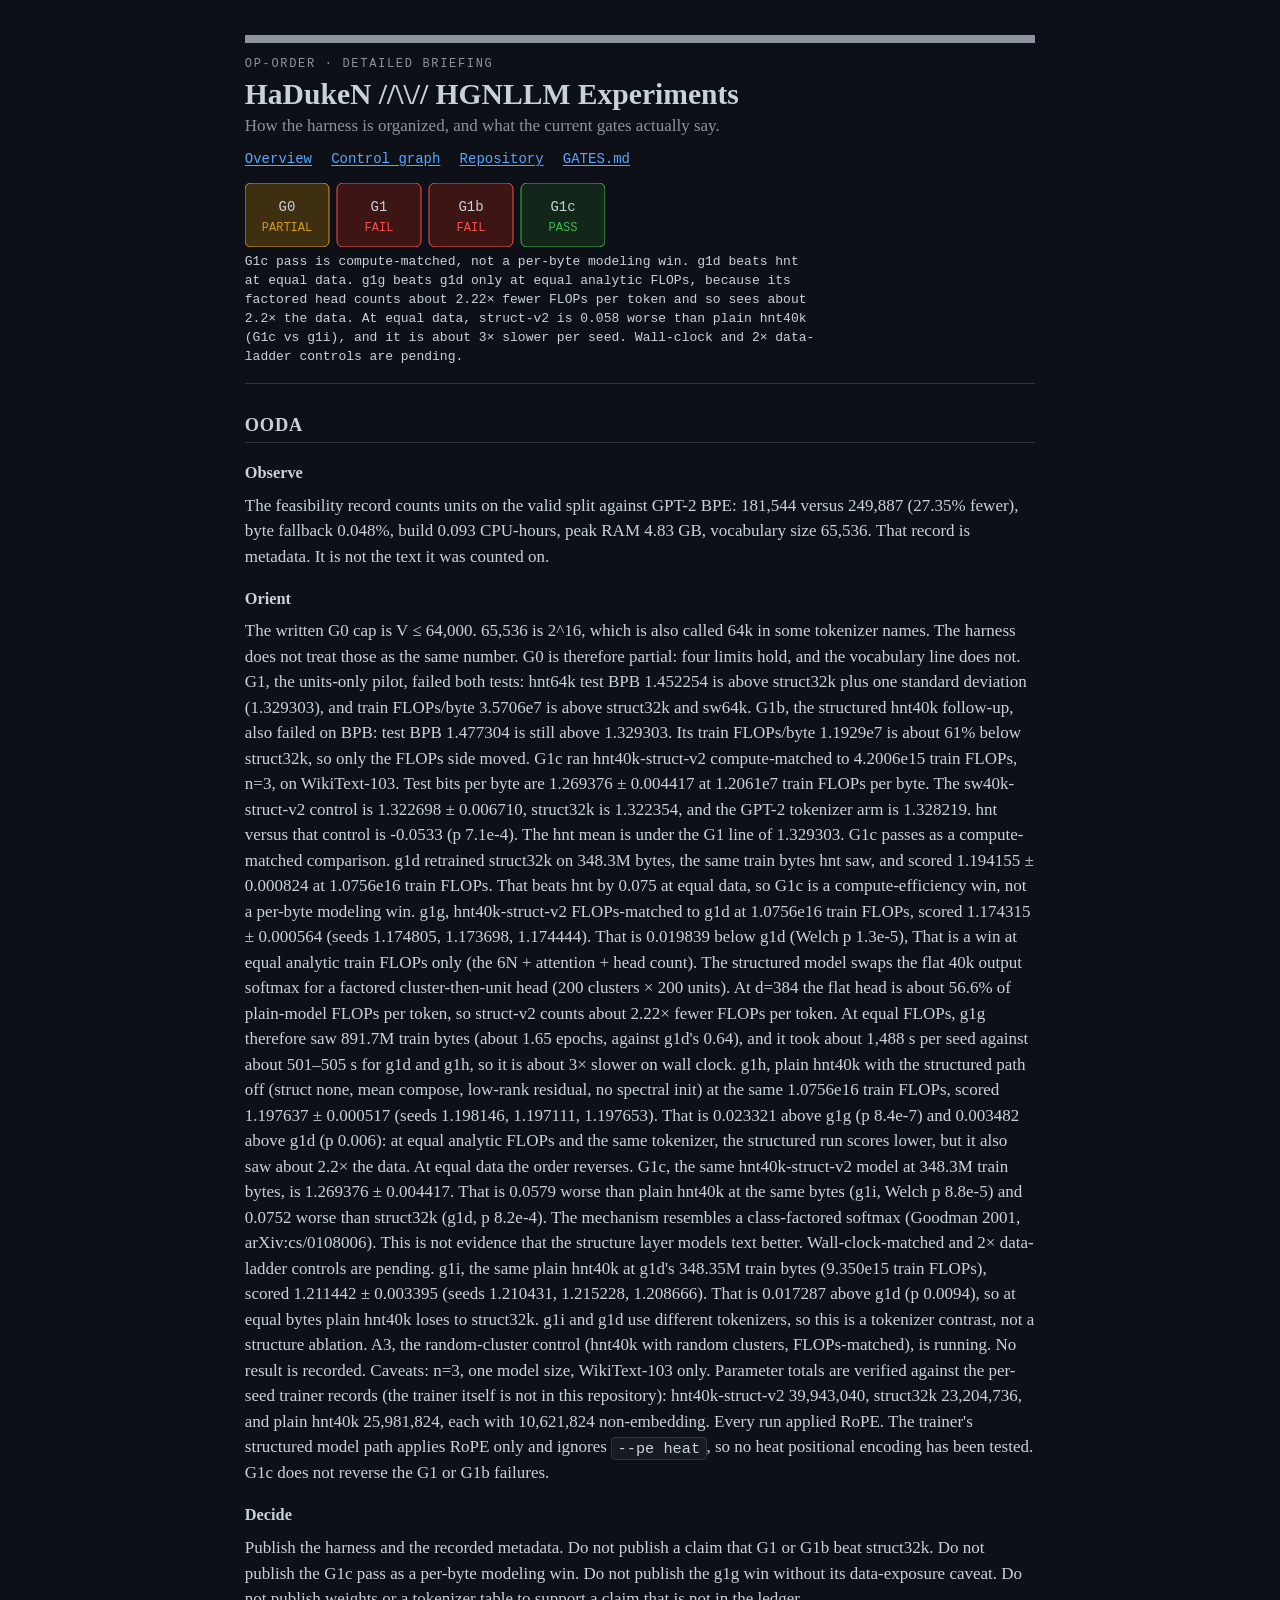
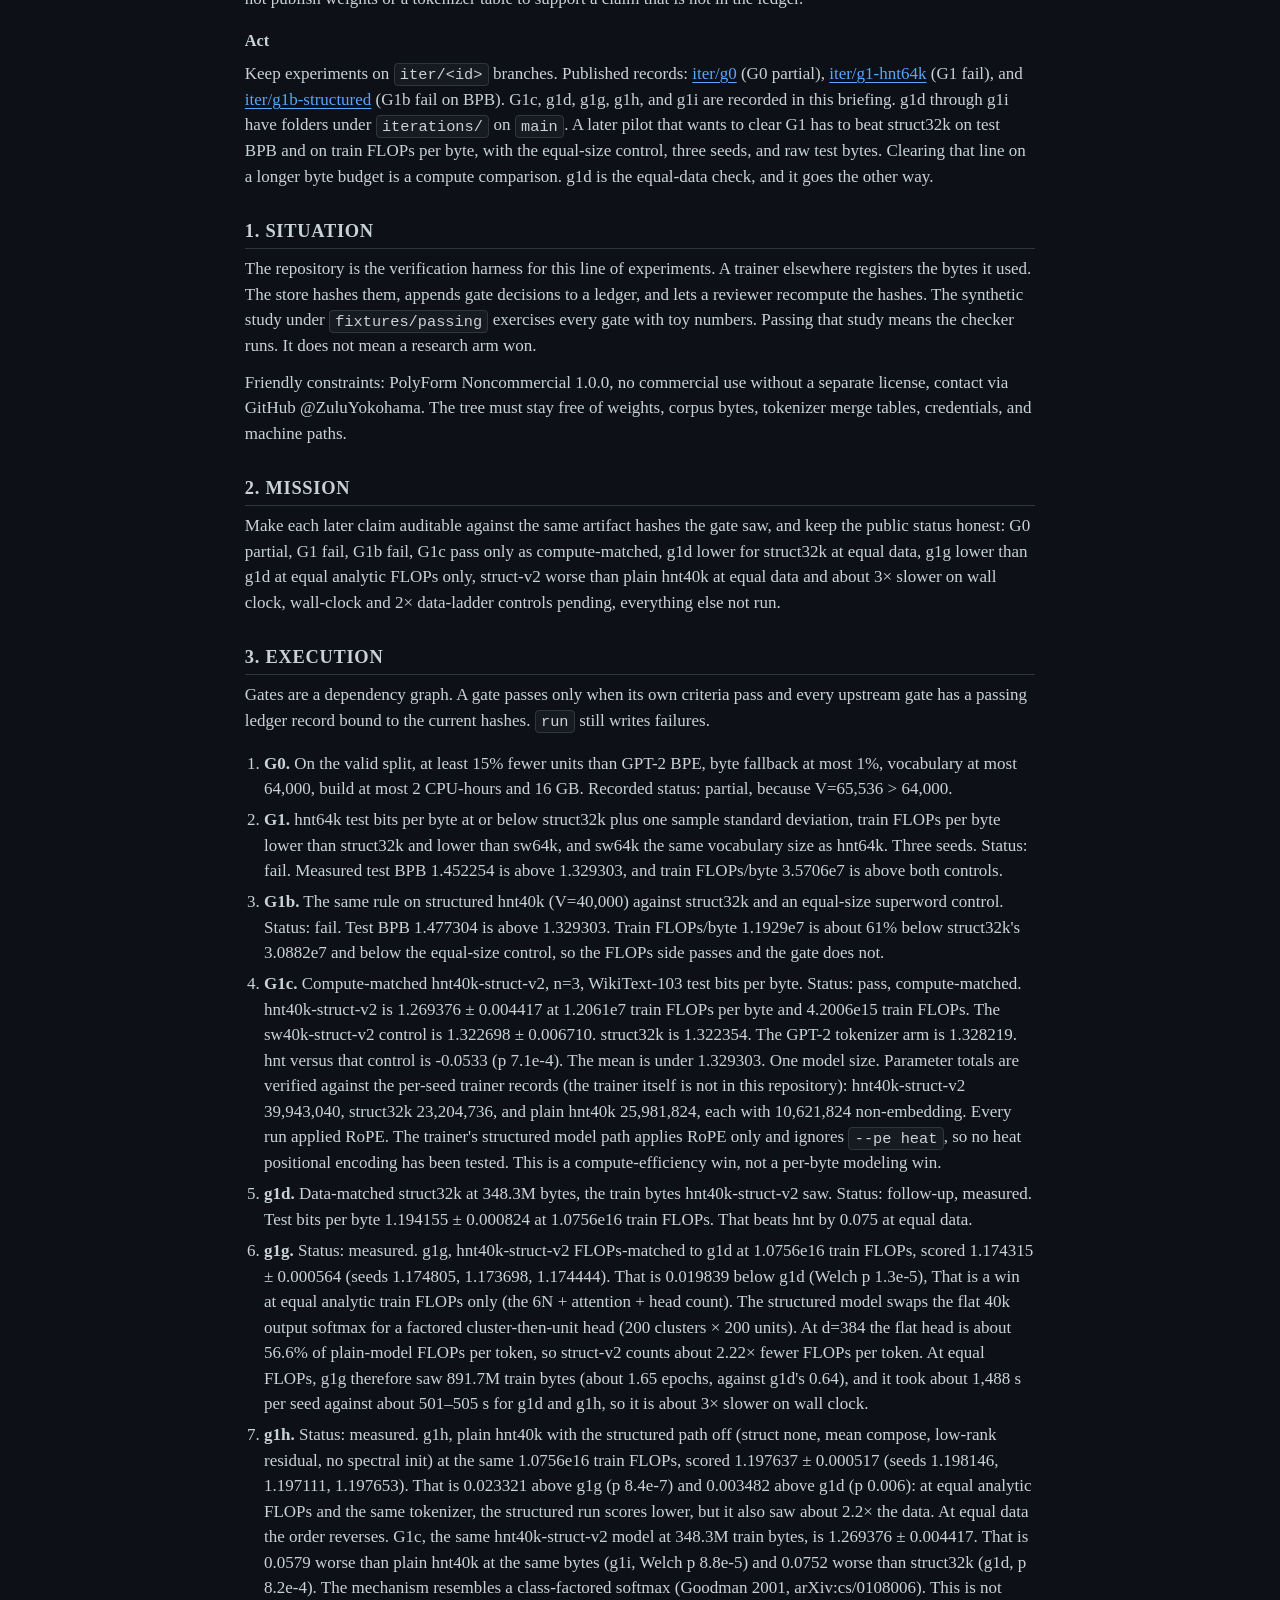
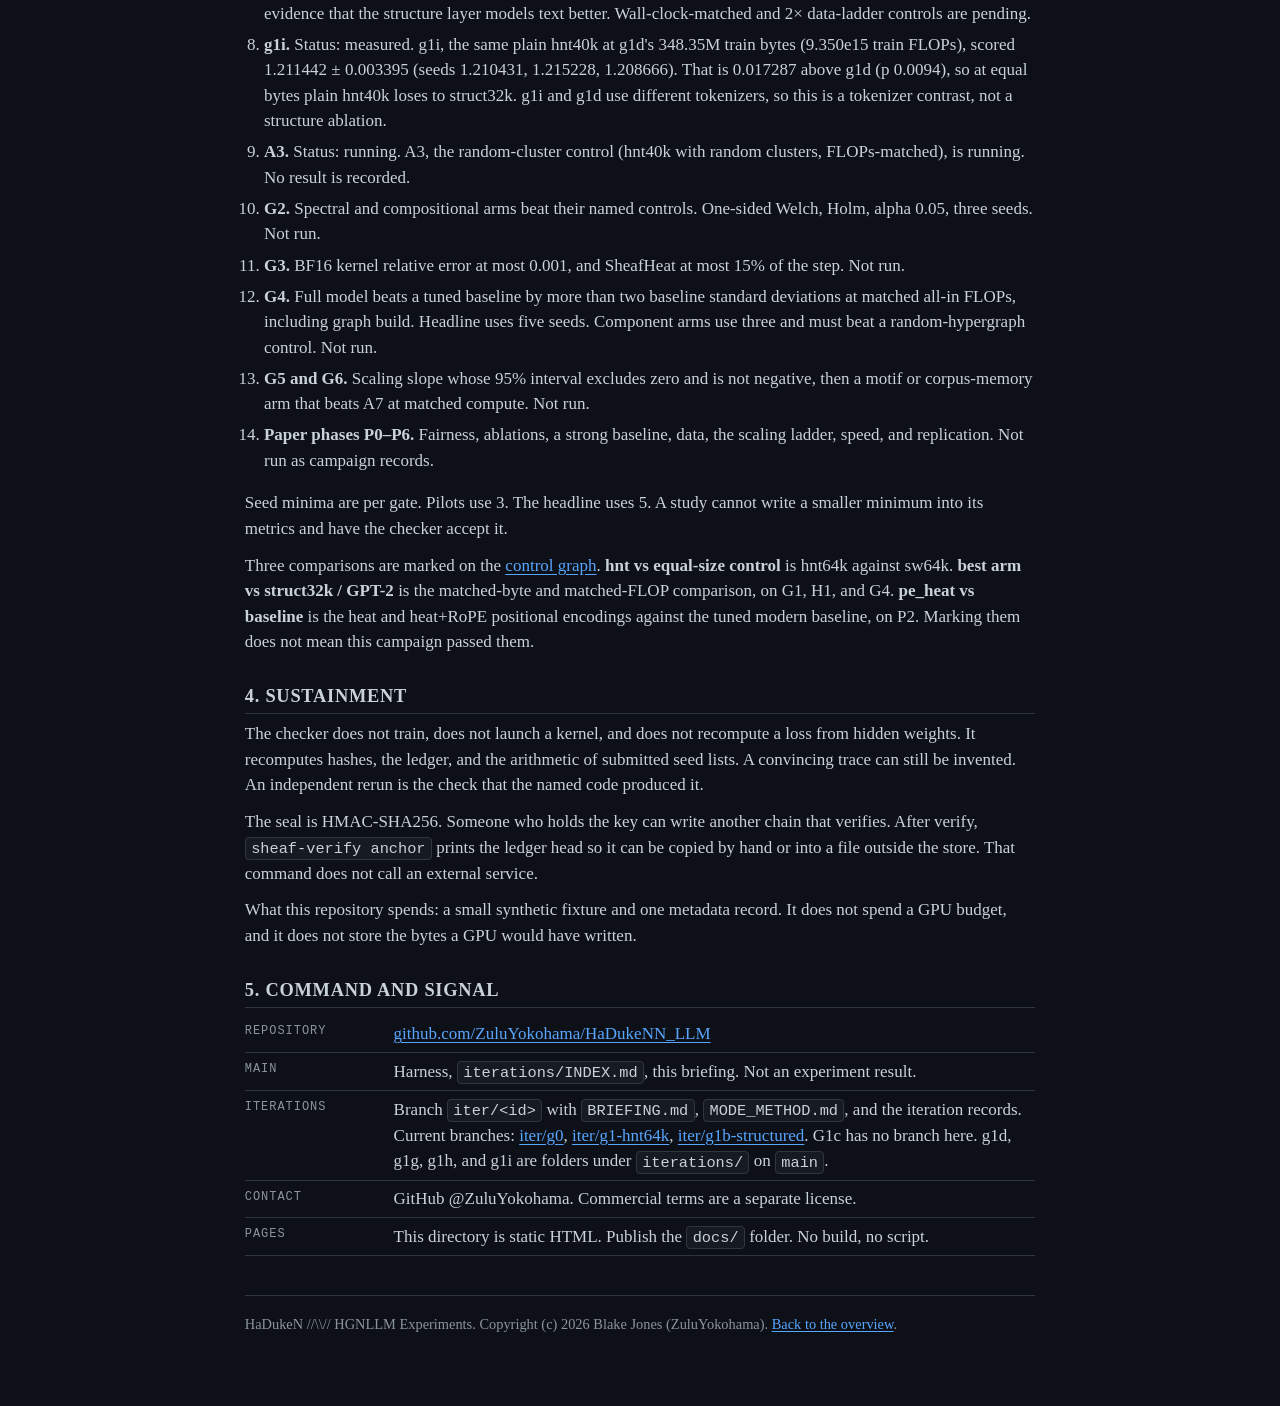
==== commit bff51947: "Scope g1g to equal analytic FLOPs; record equal-data reversal (G1c vs g1i) and wall-clock cost" ====
--- a/docs/briefing.html
+++ b/docs/briefing.html
@@ -33,14 +33,14 @@
       <text x="318" y="28" text-anchor="middle" font-family="ui-monospace, Menlo, Consolas, monospace" font-size="14" fill="var(--ink)">G1c</text>
       <text x="318" y="48" text-anchor="middle" font-family="ui-monospace, Menlo, Consolas, monospace" font-size="12" fill="var(--pass)">PASS</text>
     </svg>
-    <p class="strip-note">G1c pass is compute-matched, not a per-byte modeling win. g1d beats hnt at equal data. g1g beats g1d at equal FLOPs; g1h shows the structured path carries that win.</p>
+    <p class="strip-note">G1c pass is compute-matched, not a per-byte modeling win. g1d beats hnt at equal data. g1g beats g1d only at equal analytic FLOPs, because its factored head counts about 2.22× fewer FLOPs per token and so sees about 2.2× the data. At equal data, struct-v2 is 0.058 worse than plain hnt40k (G1c vs g1i), and it is about 3× slower per seed. Wall-clock and 2× data-ladder controls are pending.</p>
   </header>
 
   <h2>OODA</h2>
   <h3>Observe</h3>
   <p>The feasibility record counts units on the valid split against GPT-2 BPE: 181,544 versus 249,887 (27.35% fewer), byte fallback 0.048%, build 0.093 CPU-hours, peak RAM 4.83 GB, vocabulary size 65,536. That record is metadata. It is not the text it was counted on.</p>
   <h3>Orient</h3>
-  <p>The written G0 cap is V ≤ 64,000. 65,536 is 2^16, which is also called 64k in some tokenizer names. The harness does not treat those as the same number. G0 is therefore partial: four limits hold, and the vocabulary line does not. G1, the units-only pilot, failed both tests: hnt64k test BPB 1.452254 is above struct32k plus one standard deviation (1.329303), and train FLOPs/byte 3.5706e7 is above struct32k and sw64k. G1b, the structured hnt40k follow-up, also failed on BPB: test BPB 1.477304 is still above 1.329303. Its train FLOPs/byte 1.1929e7 is about 61% below struct32k, so only the FLOPs side moved. G1c ran hnt40k-struct-v2 compute-matched to 4.2006e15 train FLOPs, n=3, on WikiText-103. Test bits per byte are 1.269376 ± 0.004417 at 1.2061e7 train FLOPs per byte. The sw40k-struct-v2 control is 1.322698 ± 0.006710, struct32k is 1.322354, and the GPT-2 tokenizer arm is 1.328219. hnt versus that control is -0.0533 (p 7.1e-4). The hnt mean is under the G1 line of 1.329303. G1c passes as a compute-matched comparison. g1d retrained struct32k on 348.3M bytes, the same train bytes hnt saw, and scored 1.194155 ± 0.000824 at 1.0756e16 train FLOPs. That beats hnt by 0.075 at equal data, so G1c is a compute-efficiency win, not a per-byte modeling win. g1g, hnt40k-struct-v2 FLOPs-matched to g1d at 1.0756e16 train FLOPs, scored 1.174315 ± 0.000564 (seeds 1.174805, 1.173698, 1.174444). That is 0.019839 below g1d (Welch p 1.3e-5), so hnt wins at equal compute. It also saw 891.7M train bytes, about 1.65 epochs against g1d's 0.64, so part of that gap may be data exposure. g1h, plain hnt40k with the structured path off (struct none, mean compose, low-rank residual, no spectral init) at the same 1.0756e16 train FLOPs, scored 1.197637 ± 0.000517 (seeds 1.198146, 1.197111, 1.197653). That is 0.023321 above g1g (p 8.4e-7) and 0.003482 above g1d (p 0.006): at equal compute and the same tokenizer, the structured path carries the win. g1i, the same plain hnt40k at g1d's 348.35M train bytes (9.350e15 train FLOPs), scored 1.211442 ± 0.003395 (seeds 1.210431, 1.215228, 1.208666). That is 0.017287 above g1d (p 0.0094), so at equal bytes the hnt tokenizer without the structured path loses to struct32k. A3, the random-cluster control (hnt40k with random clusters, FLOPs-matched), is running. No result is recorded. Caveats: n=3, one model size, WikiText-103 only. Parameter totals are verified against the per-seed trainer records (the trainer itself is not in this repository): hnt40k-struct-v2 39,943,040, struct32k 23,204,736, and plain hnt40k 25,981,824, each with 10,621,824 non-embedding. Every run applied RoPE. The trainer's structured model path applies RoPE only and ignores <code>--pe heat</code>, so no heat positional encoding has been tested. G1c does not reverse the G1 or G1b failures.</p>
+  <p>The written G0 cap is V ≤ 64,000. 65,536 is 2^16, which is also called 64k in some tokenizer names. The harness does not treat those as the same number. G0 is therefore partial: four limits hold, and the vocabulary line does not. G1, the units-only pilot, failed both tests: hnt64k test BPB 1.452254 is above struct32k plus one standard deviation (1.329303), and train FLOPs/byte 3.5706e7 is above struct32k and sw64k. G1b, the structured hnt40k follow-up, also failed on BPB: test BPB 1.477304 is still above 1.329303. Its train FLOPs/byte 1.1929e7 is about 61% below struct32k, so only the FLOPs side moved. G1c ran hnt40k-struct-v2 compute-matched to 4.2006e15 train FLOPs, n=3, on WikiText-103. Test bits per byte are 1.269376 ± 0.004417 at 1.2061e7 train FLOPs per byte. The sw40k-struct-v2 control is 1.322698 ± 0.006710, struct32k is 1.322354, and the GPT-2 tokenizer arm is 1.328219. hnt versus that control is -0.0533 (p 7.1e-4). The hnt mean is under the G1 line of 1.329303. G1c passes as a compute-matched comparison. g1d retrained struct32k on 348.3M bytes, the same train bytes hnt saw, and scored 1.194155 ± 0.000824 at 1.0756e16 train FLOPs. That beats hnt by 0.075 at equal data, so G1c is a compute-efficiency win, not a per-byte modeling win. g1g, hnt40k-struct-v2 FLOPs-matched to g1d at 1.0756e16 train FLOPs, scored 1.174315 ± 0.000564 (seeds 1.174805, 1.173698, 1.174444). That is 0.019839 below g1d (Welch p 1.3e-5), That is a win at equal analytic train FLOPs only (the 6N + attention + head count). The structured model swaps the flat 40k output softmax for a factored cluster-then-unit head (200 clusters × 200 units). At d=384 the flat head is about 56.6% of plain-model FLOPs per token, so struct-v2 counts about 2.22× fewer FLOPs per token. At equal FLOPs, g1g therefore saw 891.7M train bytes (about 1.65 epochs, against g1d's 0.64), and it took about 1,488 s per seed against about 501–505 s for g1d and g1h, so it is about 3× slower on wall clock. g1h, plain hnt40k with the structured path off (struct none, mean compose, low-rank residual, no spectral init) at the same 1.0756e16 train FLOPs, scored 1.197637 ± 0.000517 (seeds 1.198146, 1.197111, 1.197653). That is 0.023321 above g1g (p 8.4e-7) and 0.003482 above g1d (p 0.006): at equal analytic FLOPs and the same tokenizer, the structured run scores lower, but it also saw about 2.2× the data. At equal data the order reverses. G1c, the same hnt40k-struct-v2 model at 348.3M train bytes, is 1.269376 ± 0.004417. That is 0.0579 worse than plain hnt40k at the same bytes (g1i, Welch p 8.8e-5) and 0.0752 worse than struct32k (g1d, p 8.2e-4). The mechanism resembles a class-factored softmax (Goodman 2001, arXiv:cs/0108006). This is not evidence that the structure layer models text better. Wall-clock-matched and 2× data-ladder controls are pending. g1i, the same plain hnt40k at g1d's 348.35M train bytes (9.350e15 train FLOPs), scored 1.211442 ± 0.003395 (seeds 1.210431, 1.215228, 1.208666). That is 0.017287 above g1d (p 0.0094), so at equal bytes plain hnt40k loses to struct32k. g1i and g1d use different tokenizers, so this is a tokenizer contrast, not a structure ablation. A3, the random-cluster control (hnt40k with random clusters, FLOPs-matched), is running. No result is recorded. Caveats: n=3, one model size, WikiText-103 only. Parameter totals are verified against the per-seed trainer records (the trainer itself is not in this repository): hnt40k-struct-v2 39,943,040, struct32k 23,204,736, and plain hnt40k 25,981,824, each with 10,621,824 non-embedding. Every run applied RoPE. The trainer's structured model path applies RoPE only and ignores <code>--pe heat</code>, so no heat positional encoding has been tested. G1c does not reverse the G1 or G1b failures.</p>
   <h3>Decide</h3>
   <p>Publish the harness and the recorded metadata. Do not publish a claim that G1 or G1b beat struct32k. Do not publish the G1c pass as a per-byte modeling win. Do not publish the g1g win without its data-exposure caveat. Do not publish weights or a tokenizer table to support a claim that is not in the ledger.</p>
   <h3>Act</h3>
@@ -51,7 +51,7 @@
   <p>Friendly constraints: PolyForm Noncommercial 1.0.0, no commercial use without a separate license, contact via GitHub @ZuluYokohama. The tree must stay free of weights, corpus bytes, tokenizer merge tables, credentials, and machine paths.</p>
 
   <h2>2. Mission</h2>
-  <p>Make each later claim auditable against the same artifact hashes the gate saw, and keep the public status honest: G0 partial, G1 fail, G1b fail, G1c pass only as compute-matched, g1d lower for struct32k at equal data, g1g lower than g1d at equal FLOPs, g1h and g1i showing the structured path carries that win, everything else not run.</p>
+  <p>Make each later claim auditable against the same artifact hashes the gate saw, and keep the public status honest: G0 partial, G1 fail, G1b fail, G1c pass only as compute-matched, g1d lower for struct32k at equal data, g1g lower than g1d at equal analytic FLOPs only, struct-v2 worse than plain hnt40k at equal data and about 3× slower on wall clock, wall-clock and 2× data-ladder controls pending, everything else not run.</p>
 
   <h2>3. Execution</h2>
   <p>Gates are a dependency graph. A gate passes only when its own criteria pass and every upstream gate has a passing ledger record bound to the current hashes. <code>run</code> still writes failures.</p>
@@ -61,9 +61,9 @@
     <li><strong>G1b.</strong> The same rule on structured hnt40k (V=40,000) against struct32k and an equal-size superword control. Status: fail. Test BPB 1.477304 is above 1.329303. Train FLOPs/byte 1.1929e7 is about 61% below struct32k's 3.0882e7 and below the equal-size control, so the FLOPs side passes and the gate does not.</li>
     <li><strong>G1c.</strong> Compute-matched hnt40k-struct-v2, n=3, WikiText-103 test bits per byte. Status: pass, compute-matched. hnt40k-struct-v2 is 1.269376 ± 0.004417 at 1.2061e7 train FLOPs per byte and 4.2006e15 train FLOPs. The sw40k-struct-v2 control is 1.322698 ± 0.006710. struct32k is 1.322354. The GPT-2 tokenizer arm is 1.328219. hnt versus that control is -0.0533 (p 7.1e-4). The mean is under 1.329303. One model size. Parameter totals are verified against the per-seed trainer records (the trainer itself is not in this repository): hnt40k-struct-v2 39,943,040, struct32k 23,204,736, and plain hnt40k 25,981,824, each with 10,621,824 non-embedding. Every run applied RoPE. The trainer's structured model path applies RoPE only and ignores <code>--pe heat</code>, so no heat positional encoding has been tested. This is a compute-efficiency win, not a per-byte modeling win.</li>
     <li><strong>g1d.</strong> Data-matched struct32k at 348.3M bytes, the train bytes hnt40k-struct-v2 saw. Status: follow-up, measured. Test bits per byte 1.194155 ± 0.000824 at 1.0756e16 train FLOPs. That beats hnt by 0.075 at equal data.</li>
-    <li><strong>g1g.</strong> Status: measured. g1g, hnt40k-struct-v2 FLOPs-matched to g1d at 1.0756e16 train FLOPs, scored 1.174315 ± 0.000564 (seeds 1.174805, 1.173698, 1.174444). That is 0.019839 below g1d (Welch p 1.3e-5), so hnt wins at equal compute. It also saw 891.7M train bytes, about 1.65 epochs against g1d's 0.64, so part of that gap may be data exposure.</li>
-    <li><strong>g1h.</strong> Status: measured. g1h, plain hnt40k with the structured path off (struct none, mean compose, low-rank residual, no spectral init) at the same 1.0756e16 train FLOPs, scored 1.197637 ± 0.000517 (seeds 1.198146, 1.197111, 1.197653). That is 0.023321 above g1g (p 8.4e-7) and 0.003482 above g1d (p 0.006): at equal compute and the same tokenizer, the structured path carries the win.</li>
-    <li><strong>g1i.</strong> Status: measured. g1i, the same plain hnt40k at g1d's 348.35M train bytes (9.350e15 train FLOPs), scored 1.211442 ± 0.003395 (seeds 1.210431, 1.215228, 1.208666). That is 0.017287 above g1d (p 0.0094), so at equal bytes the hnt tokenizer without the structured path loses to struct32k.</li>
+    <li><strong>g1g.</strong> Status: measured. g1g, hnt40k-struct-v2 FLOPs-matched to g1d at 1.0756e16 train FLOPs, scored 1.174315 ± 0.000564 (seeds 1.174805, 1.173698, 1.174444). That is 0.019839 below g1d (Welch p 1.3e-5), That is a win at equal analytic train FLOPs only (the 6N + attention + head count). The structured model swaps the flat 40k output softmax for a factored cluster-then-unit head (200 clusters × 200 units). At d=384 the flat head is about 56.6% of plain-model FLOPs per token, so struct-v2 counts about 2.22× fewer FLOPs per token. At equal FLOPs, g1g therefore saw 891.7M train bytes (about 1.65 epochs, against g1d's 0.64), and it took about 1,488 s per seed against about 501–505 s for g1d and g1h, so it is about 3× slower on wall clock.</li>
+    <li><strong>g1h.</strong> Status: measured. g1h, plain hnt40k with the structured path off (struct none, mean compose, low-rank residual, no spectral init) at the same 1.0756e16 train FLOPs, scored 1.197637 ± 0.000517 (seeds 1.198146, 1.197111, 1.197653). That is 0.023321 above g1g (p 8.4e-7) and 0.003482 above g1d (p 0.006): at equal analytic FLOPs and the same tokenizer, the structured run scores lower, but it also saw about 2.2× the data. At equal data the order reverses. G1c, the same hnt40k-struct-v2 model at 348.3M train bytes, is 1.269376 ± 0.004417. That is 0.0579 worse than plain hnt40k at the same bytes (g1i, Welch p 8.8e-5) and 0.0752 worse than struct32k (g1d, p 8.2e-4). The mechanism resembles a class-factored softmax (Goodman 2001, arXiv:cs/0108006). This is not evidence that the structure layer models text better. Wall-clock-matched and 2× data-ladder controls are pending.</li>
+    <li><strong>g1i.</strong> Status: measured. g1i, the same plain hnt40k at g1d's 348.35M train bytes (9.350e15 train FLOPs), scored 1.211442 ± 0.003395 (seeds 1.210431, 1.215228, 1.208666). That is 0.017287 above g1d (p 0.0094), so at equal bytes plain hnt40k loses to struct32k. g1i and g1d use different tokenizers, so this is a tokenizer contrast, not a structure ablation.</li>
     <li><strong>A3.</strong> Status: running. A3, the random-cluster control (hnt40k with random clusters, FLOPs-matched), is running. No result is recorded.</li>
     <li><strong>G2.</strong> Spectral and compositional arms beat their named controls. One-sided Welch, Holm, alpha 0.05, three seeds. Not run.</li>
     <li><strong>G3.</strong> BF16 kernel relative error at most 0.001, and SheafHeat at most 15% of the step. Not run.</li>
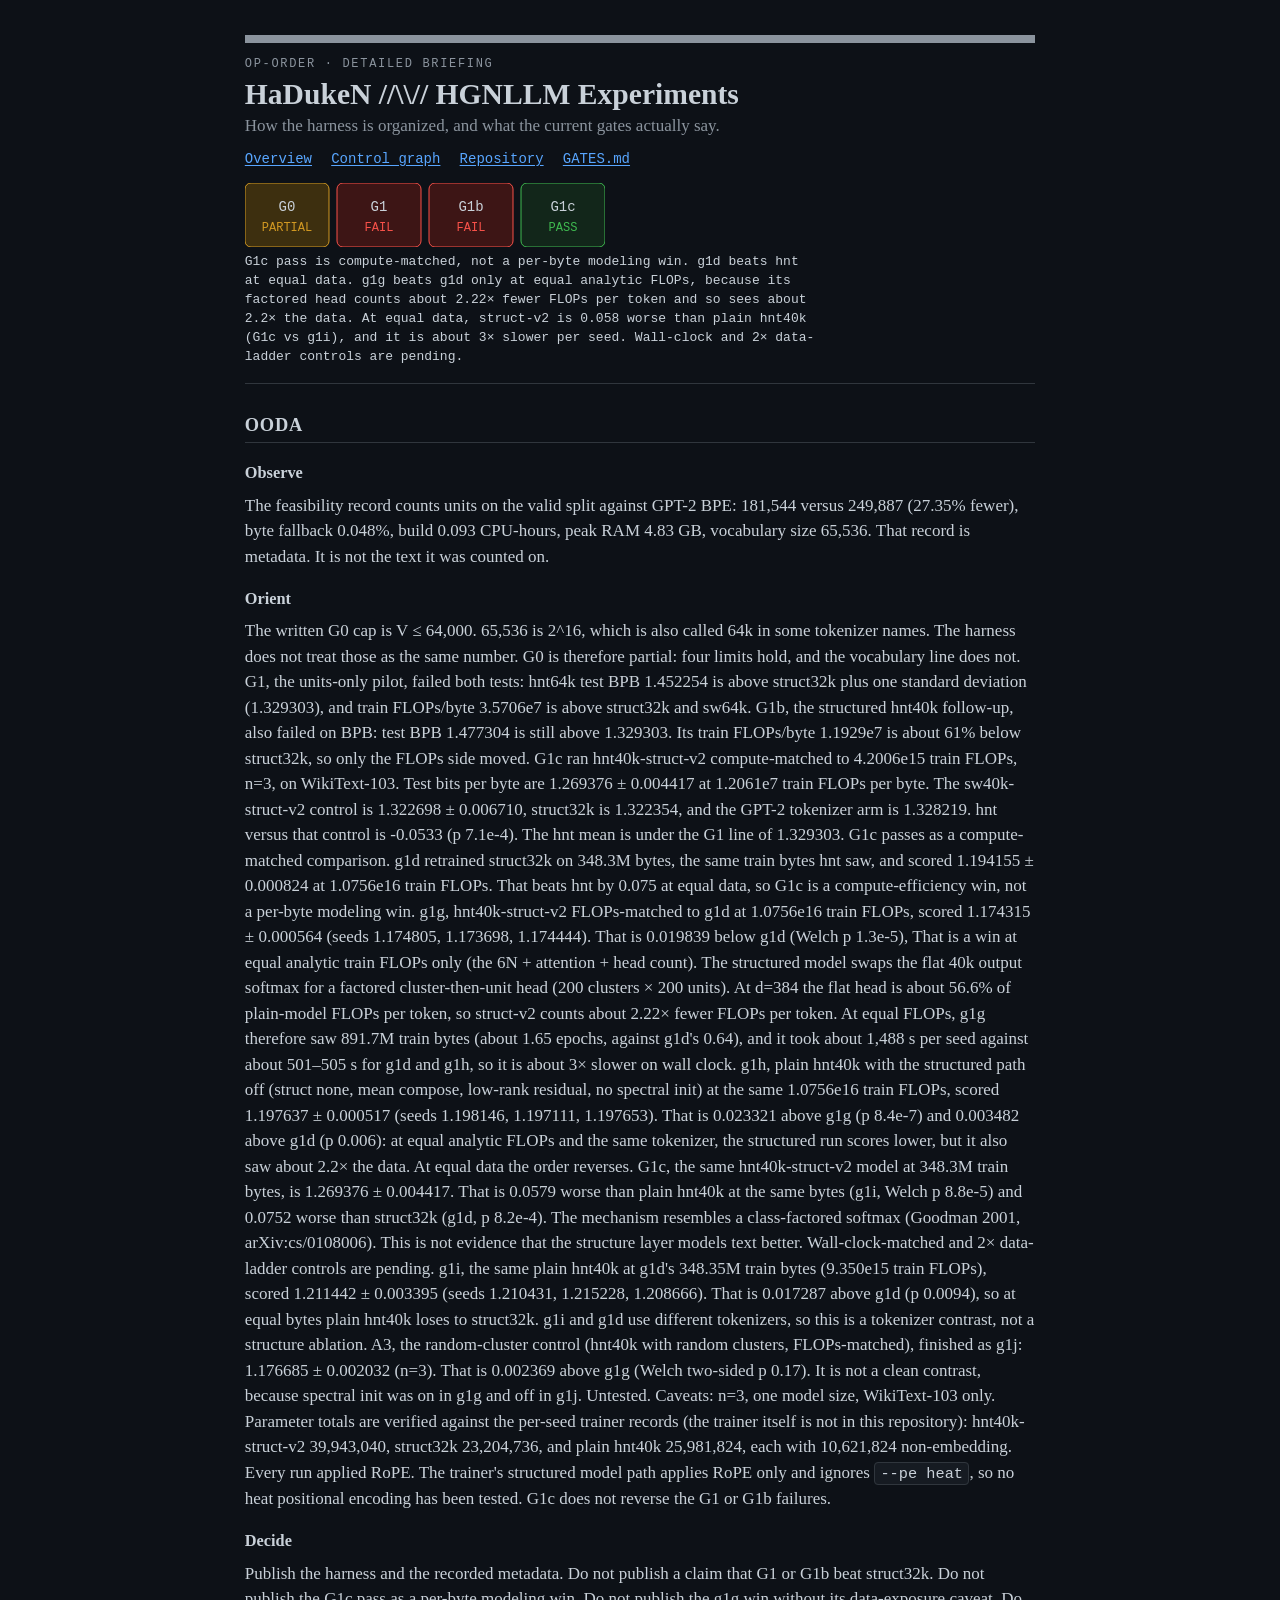
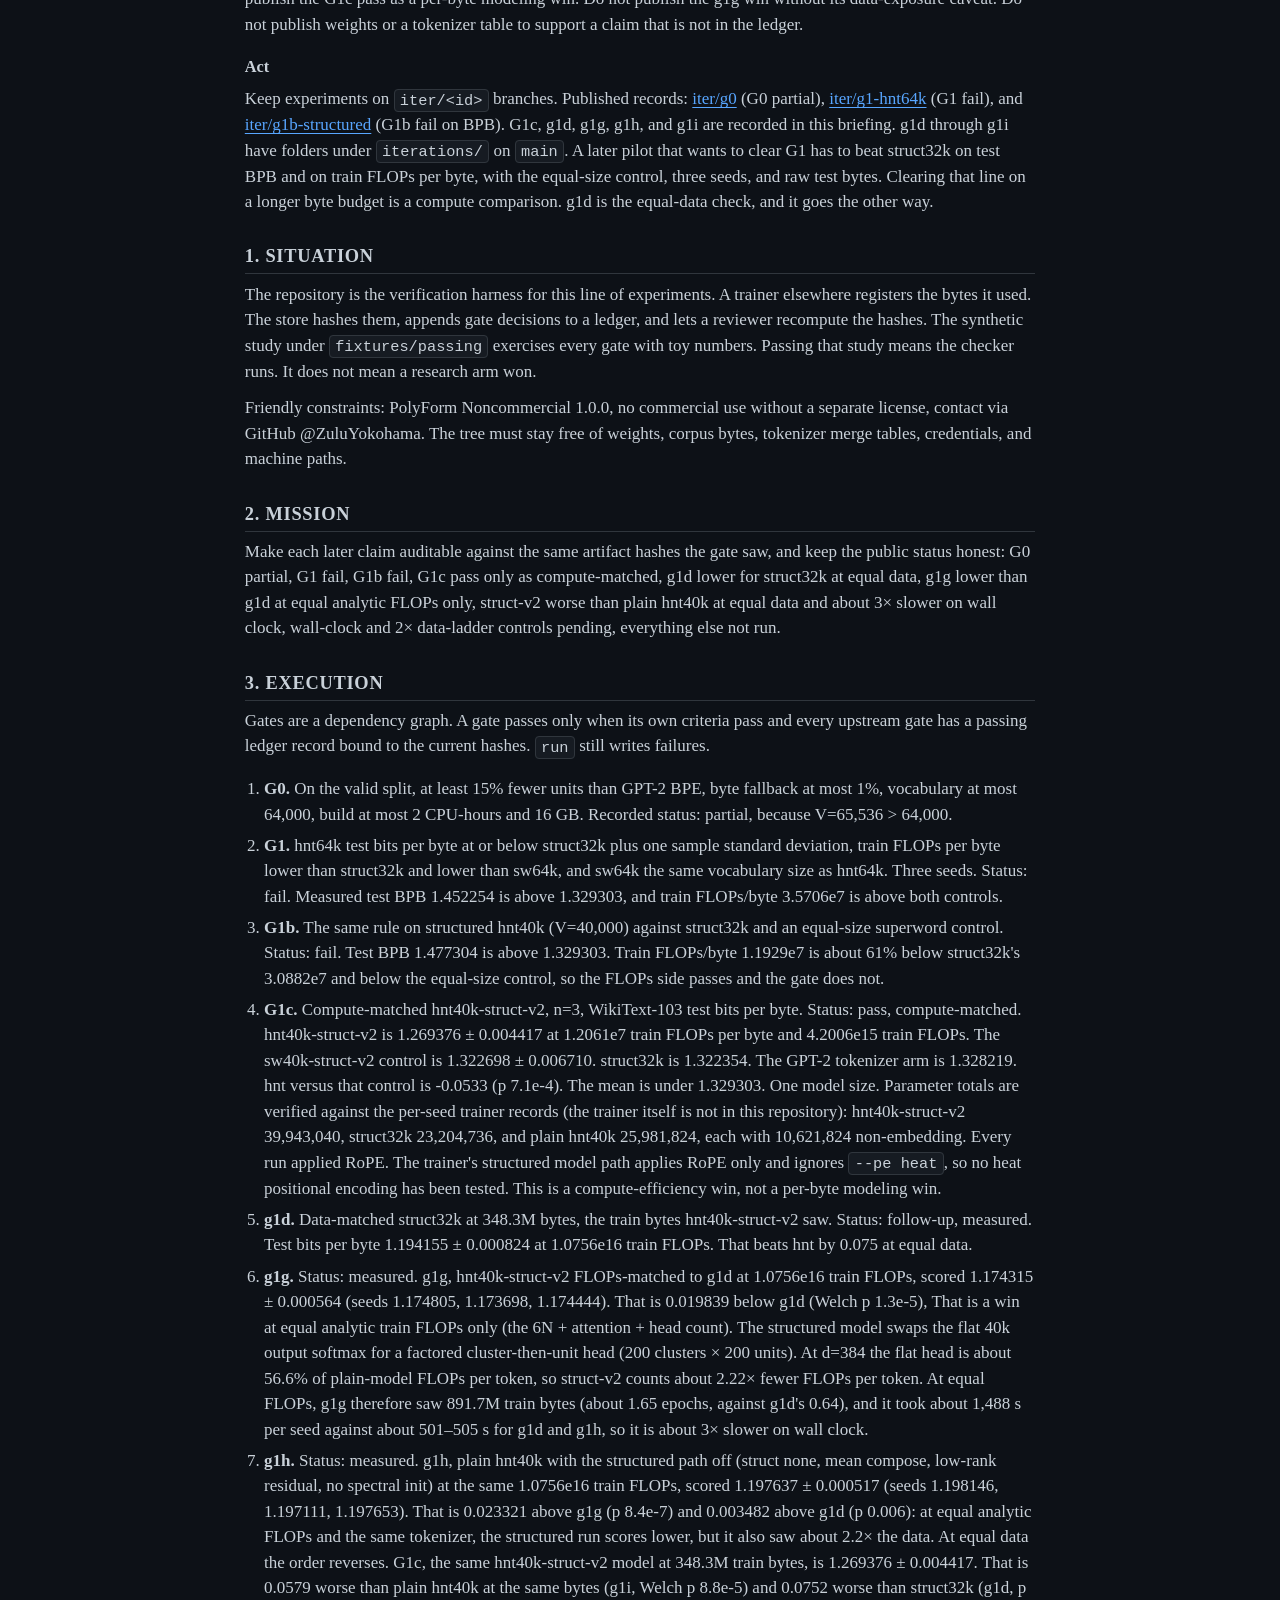
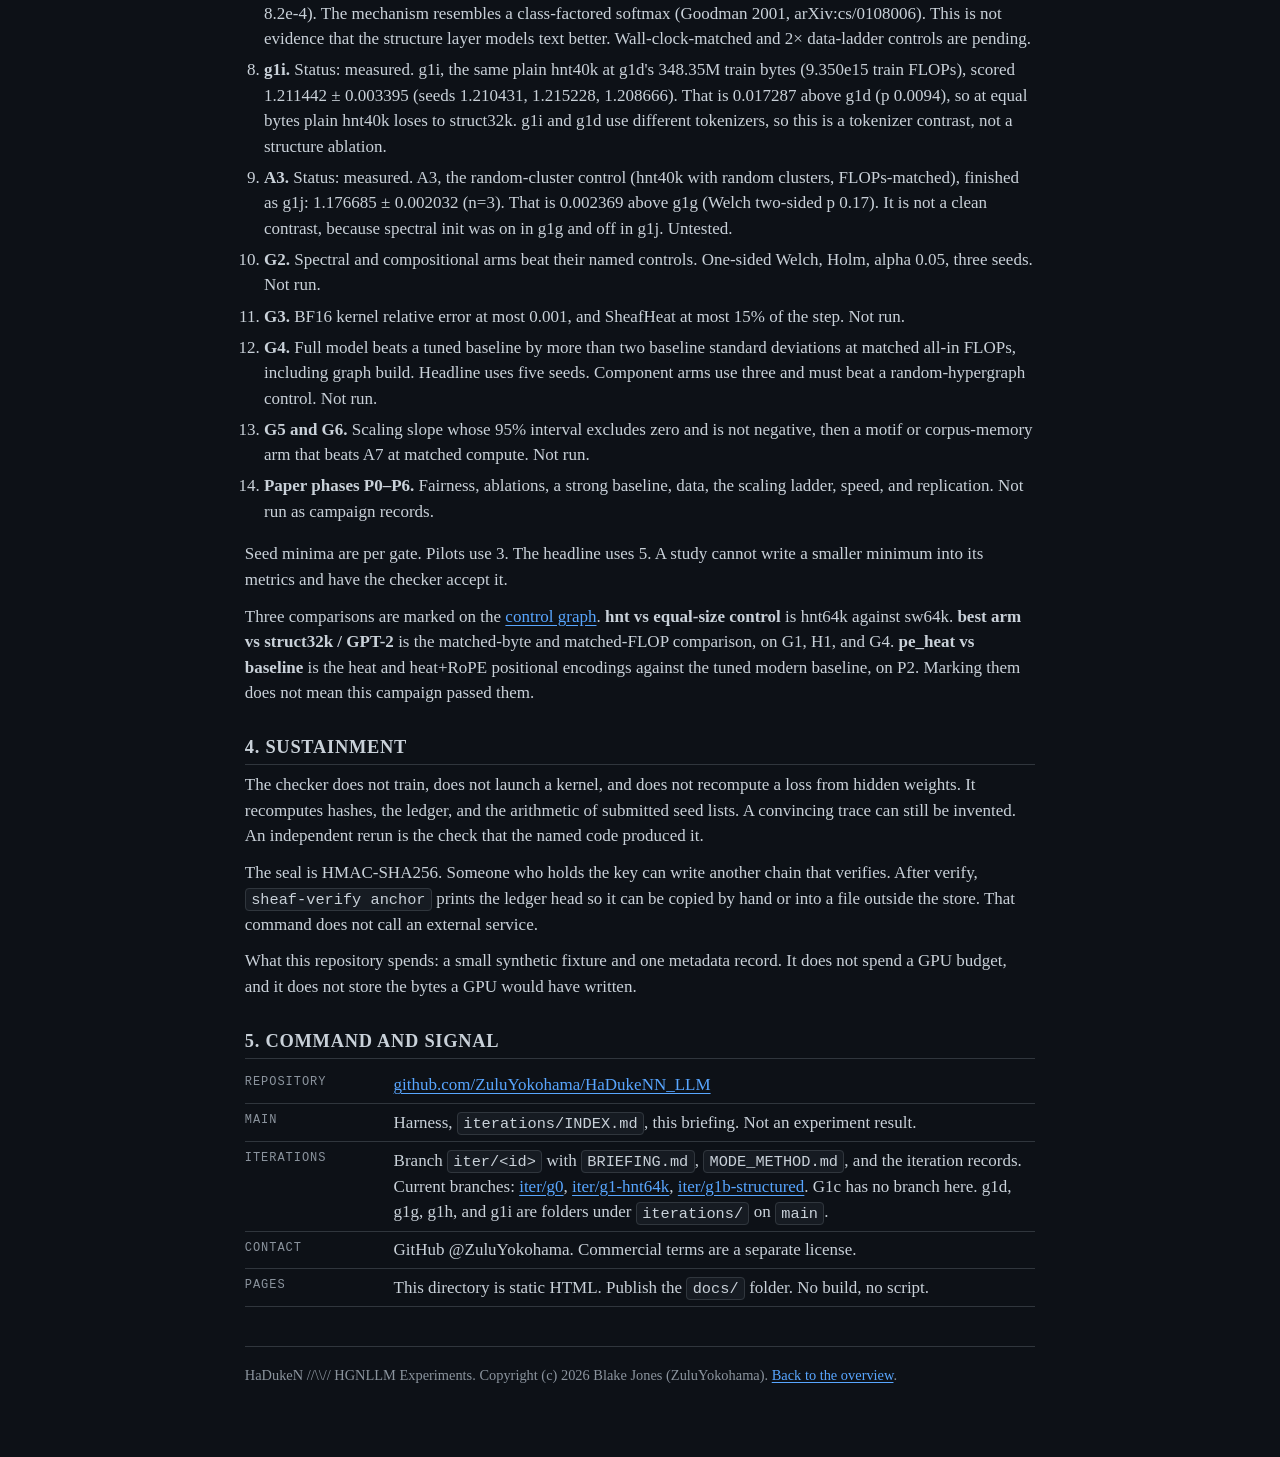
==== commit 674278aa: "Record T-37 tokenizer grid, T-38 frozen prereg and paired addendum, E1 random-packing control, and a" ====
--- a/docs/briefing.html
+++ b/docs/briefing.html
@@ -40,7 +40,7 @@
   <h3>Observe</h3>
   <p>The feasibility record counts units on the valid split against GPT-2 BPE: 181,544 versus 249,887 (27.35% fewer), byte fallback 0.048%, build 0.093 CPU-hours, peak RAM 4.83 GB, vocabulary size 65,536. That record is metadata. It is not the text it was counted on.</p>
   <h3>Orient</h3>
-  <p>The written G0 cap is V ≤ 64,000. 65,536 is 2^16, which is also called 64k in some tokenizer names. The harness does not treat those as the same number. G0 is therefore partial: four limits hold, and the vocabulary line does not. G1, the units-only pilot, failed both tests: hnt64k test BPB 1.452254 is above struct32k plus one standard deviation (1.329303), and train FLOPs/byte 3.5706e7 is above struct32k and sw64k. G1b, the structured hnt40k follow-up, also failed on BPB: test BPB 1.477304 is still above 1.329303. Its train FLOPs/byte 1.1929e7 is about 61% below struct32k, so only the FLOPs side moved. G1c ran hnt40k-struct-v2 compute-matched to 4.2006e15 train FLOPs, n=3, on WikiText-103. Test bits per byte are 1.269376 ± 0.004417 at 1.2061e7 train FLOPs per byte. The sw40k-struct-v2 control is 1.322698 ± 0.006710, struct32k is 1.322354, and the GPT-2 tokenizer arm is 1.328219. hnt versus that control is -0.0533 (p 7.1e-4). The hnt mean is under the G1 line of 1.329303. G1c passes as a compute-matched comparison. g1d retrained struct32k on 348.3M bytes, the same train bytes hnt saw, and scored 1.194155 ± 0.000824 at 1.0756e16 train FLOPs. That beats hnt by 0.075 at equal data, so G1c is a compute-efficiency win, not a per-byte modeling win. g1g, hnt40k-struct-v2 FLOPs-matched to g1d at 1.0756e16 train FLOPs, scored 1.174315 ± 0.000564 (seeds 1.174805, 1.173698, 1.174444). That is 0.019839 below g1d (Welch p 1.3e-5), That is a win at equal analytic train FLOPs only (the 6N + attention + head count). The structured model swaps the flat 40k output softmax for a factored cluster-then-unit head (200 clusters × 200 units). At d=384 the flat head is about 56.6% of plain-model FLOPs per token, so struct-v2 counts about 2.22× fewer FLOPs per token. At equal FLOPs, g1g therefore saw 891.7M train bytes (about 1.65 epochs, against g1d's 0.64), and it took about 1,488 s per seed against about 501–505 s for g1d and g1h, so it is about 3× slower on wall clock. g1h, plain hnt40k with the structured path off (struct none, mean compose, low-rank residual, no spectral init) at the same 1.0756e16 train FLOPs, scored 1.197637 ± 0.000517 (seeds 1.198146, 1.197111, 1.197653). That is 0.023321 above g1g (p 8.4e-7) and 0.003482 above g1d (p 0.006): at equal analytic FLOPs and the same tokenizer, the structured run scores lower, but it also saw about 2.2× the data. At equal data the order reverses. G1c, the same hnt40k-struct-v2 model at 348.3M train bytes, is 1.269376 ± 0.004417. That is 0.0579 worse than plain hnt40k at the same bytes (g1i, Welch p 8.8e-5) and 0.0752 worse than struct32k (g1d, p 8.2e-4). The mechanism resembles a class-factored softmax (Goodman 2001, arXiv:cs/0108006). This is not evidence that the structure layer models text better. Wall-clock-matched and 2× data-ladder controls are pending. g1i, the same plain hnt40k at g1d's 348.35M train bytes (9.350e15 train FLOPs), scored 1.211442 ± 0.003395 (seeds 1.210431, 1.215228, 1.208666). That is 0.017287 above g1d (p 0.0094), so at equal bytes plain hnt40k loses to struct32k. g1i and g1d use different tokenizers, so this is a tokenizer contrast, not a structure ablation. A3, the random-cluster control (hnt40k with random clusters, FLOPs-matched), is running. No result is recorded. Caveats: n=3, one model size, WikiText-103 only. Parameter totals are verified against the per-seed trainer records (the trainer itself is not in this repository): hnt40k-struct-v2 39,943,040, struct32k 23,204,736, and plain hnt40k 25,981,824, each with 10,621,824 non-embedding. Every run applied RoPE. The trainer's structured model path applies RoPE only and ignores <code>--pe heat</code>, so no heat positional encoding has been tested. G1c does not reverse the G1 or G1b failures.</p>
+  <p>The written G0 cap is V ≤ 64,000. 65,536 is 2^16, which is also called 64k in some tokenizer names. The harness does not treat those as the same number. G0 is therefore partial: four limits hold, and the vocabulary line does not. G1, the units-only pilot, failed both tests: hnt64k test BPB 1.452254 is above struct32k plus one standard deviation (1.329303), and train FLOPs/byte 3.5706e7 is above struct32k and sw64k. G1b, the structured hnt40k follow-up, also failed on BPB: test BPB 1.477304 is still above 1.329303. Its train FLOPs/byte 1.1929e7 is about 61% below struct32k, so only the FLOPs side moved. G1c ran hnt40k-struct-v2 compute-matched to 4.2006e15 train FLOPs, n=3, on WikiText-103. Test bits per byte are 1.269376 ± 0.004417 at 1.2061e7 train FLOPs per byte. The sw40k-struct-v2 control is 1.322698 ± 0.006710, struct32k is 1.322354, and the GPT-2 tokenizer arm is 1.328219. hnt versus that control is -0.0533 (p 7.1e-4). The hnt mean is under the G1 line of 1.329303. G1c passes as a compute-matched comparison. g1d retrained struct32k on 348.3M bytes, the same train bytes hnt saw, and scored 1.194155 ± 0.000824 at 1.0756e16 train FLOPs. That beats hnt by 0.075 at equal data, so G1c is a compute-efficiency win, not a per-byte modeling win. g1g, hnt40k-struct-v2 FLOPs-matched to g1d at 1.0756e16 train FLOPs, scored 1.174315 ± 0.000564 (seeds 1.174805, 1.173698, 1.174444). That is 0.019839 below g1d (Welch p 1.3e-5), That is a win at equal analytic train FLOPs only (the 6N + attention + head count). The structured model swaps the flat 40k output softmax for a factored cluster-then-unit head (200 clusters × 200 units). At d=384 the flat head is about 56.6% of plain-model FLOPs per token, so struct-v2 counts about 2.22× fewer FLOPs per token. At equal FLOPs, g1g therefore saw 891.7M train bytes (about 1.65 epochs, against g1d's 0.64), and it took about 1,488 s per seed against about 501–505 s for g1d and g1h, so it is about 3× slower on wall clock. g1h, plain hnt40k with the structured path off (struct none, mean compose, low-rank residual, no spectral init) at the same 1.0756e16 train FLOPs, scored 1.197637 ± 0.000517 (seeds 1.198146, 1.197111, 1.197653). That is 0.023321 above g1g (p 8.4e-7) and 0.003482 above g1d (p 0.006): at equal analytic FLOPs and the same tokenizer, the structured run scores lower, but it also saw about 2.2× the data. At equal data the order reverses. G1c, the same hnt40k-struct-v2 model at 348.3M train bytes, is 1.269376 ± 0.004417. That is 0.0579 worse than plain hnt40k at the same bytes (g1i, Welch p 8.8e-5) and 0.0752 worse than struct32k (g1d, p 8.2e-4). The mechanism resembles a class-factored softmax (Goodman 2001, arXiv:cs/0108006). This is not evidence that the structure layer models text better. Wall-clock-matched and 2× data-ladder controls are pending. g1i, the same plain hnt40k at g1d's 348.35M train bytes (9.350e15 train FLOPs), scored 1.211442 ± 0.003395 (seeds 1.210431, 1.215228, 1.208666). That is 0.017287 above g1d (p 0.0094), so at equal bytes plain hnt40k loses to struct32k. g1i and g1d use different tokenizers, so this is a tokenizer contrast, not a structure ablation. A3, the random-cluster control (hnt40k with random clusters, FLOPs-matched), finished as g1j: 1.176685 ± 0.002032 (n=3). That is 0.002369 above g1g (Welch two-sided p 0.17). It is not a clean contrast, because spectral init was on in g1g and off in g1j. Untested. Caveats: n=3, one model size, WikiText-103 only. Parameter totals are verified against the per-seed trainer records (the trainer itself is not in this repository): hnt40k-struct-v2 39,943,040, struct32k 23,204,736, and plain hnt40k 25,981,824, each with 10,621,824 non-embedding. Every run applied RoPE. The trainer's structured model path applies RoPE only and ignores <code>--pe heat</code>, so no heat positional encoding has been tested. G1c does not reverse the G1 or G1b failures.</p>
   <h3>Decide</h3>
   <p>Publish the harness and the recorded metadata. Do not publish a claim that G1 or G1b beat struct32k. Do not publish the G1c pass as a per-byte modeling win. Do not publish the g1g win without its data-exposure caveat. Do not publish weights or a tokenizer table to support a claim that is not in the ledger.</p>
   <h3>Act</h3>
@@ -64,7 +64,7 @@
     <li><strong>g1g.</strong> Status: measured. g1g, hnt40k-struct-v2 FLOPs-matched to g1d at 1.0756e16 train FLOPs, scored 1.174315 ± 0.000564 (seeds 1.174805, 1.173698, 1.174444). That is 0.019839 below g1d (Welch p 1.3e-5), That is a win at equal analytic train FLOPs only (the 6N + attention + head count). The structured model swaps the flat 40k output softmax for a factored cluster-then-unit head (200 clusters × 200 units). At d=384 the flat head is about 56.6% of plain-model FLOPs per token, so struct-v2 counts about 2.22× fewer FLOPs per token. At equal FLOPs, g1g therefore saw 891.7M train bytes (about 1.65 epochs, against g1d's 0.64), and it took about 1,488 s per seed against about 501–505 s for g1d and g1h, so it is about 3× slower on wall clock.</li>
     <li><strong>g1h.</strong> Status: measured. g1h, plain hnt40k with the structured path off (struct none, mean compose, low-rank residual, no spectral init) at the same 1.0756e16 train FLOPs, scored 1.197637 ± 0.000517 (seeds 1.198146, 1.197111, 1.197653). That is 0.023321 above g1g (p 8.4e-7) and 0.003482 above g1d (p 0.006): at equal analytic FLOPs and the same tokenizer, the structured run scores lower, but it also saw about 2.2× the data. At equal data the order reverses. G1c, the same hnt40k-struct-v2 model at 348.3M train bytes, is 1.269376 ± 0.004417. That is 0.0579 worse than plain hnt40k at the same bytes (g1i, Welch p 8.8e-5) and 0.0752 worse than struct32k (g1d, p 8.2e-4). The mechanism resembles a class-factored softmax (Goodman 2001, arXiv:cs/0108006). This is not evidence that the structure layer models text better. Wall-clock-matched and 2× data-ladder controls are pending.</li>
     <li><strong>g1i.</strong> Status: measured. g1i, the same plain hnt40k at g1d's 348.35M train bytes (9.350e15 train FLOPs), scored 1.211442 ± 0.003395 (seeds 1.210431, 1.215228, 1.208666). That is 0.017287 above g1d (p 0.0094), so at equal bytes plain hnt40k loses to struct32k. g1i and g1d use different tokenizers, so this is a tokenizer contrast, not a structure ablation.</li>
-    <li><strong>A3.</strong> Status: running. A3, the random-cluster control (hnt40k with random clusters, FLOPs-matched), is running. No result is recorded.</li>
+    <li><strong>A3.</strong> Status: measured. A3, the random-cluster control (hnt40k with random clusters, FLOPs-matched), finished as g1j: 1.176685 ± 0.002032 (n=3). That is 0.002369 above g1g (Welch two-sided p 0.17). It is not a clean contrast, because spectral init was on in g1g and off in g1j. Untested.</li>
     <li><strong>G2.</strong> Spectral and compositional arms beat their named controls. One-sided Welch, Holm, alpha 0.05, three seeds. Not run.</li>
     <li><strong>G3.</strong> BF16 kernel relative error at most 0.001, and SheafHeat at most 15% of the step. Not run.</li>
     <li><strong>G4.</strong> Full model beats a tuned baseline by more than two baseline standard deviations at matched all-in FLOPs, including graph build. Headline uses five seeds. Component arms use three and must beat a random-hypergraph control. Not run.</li>
